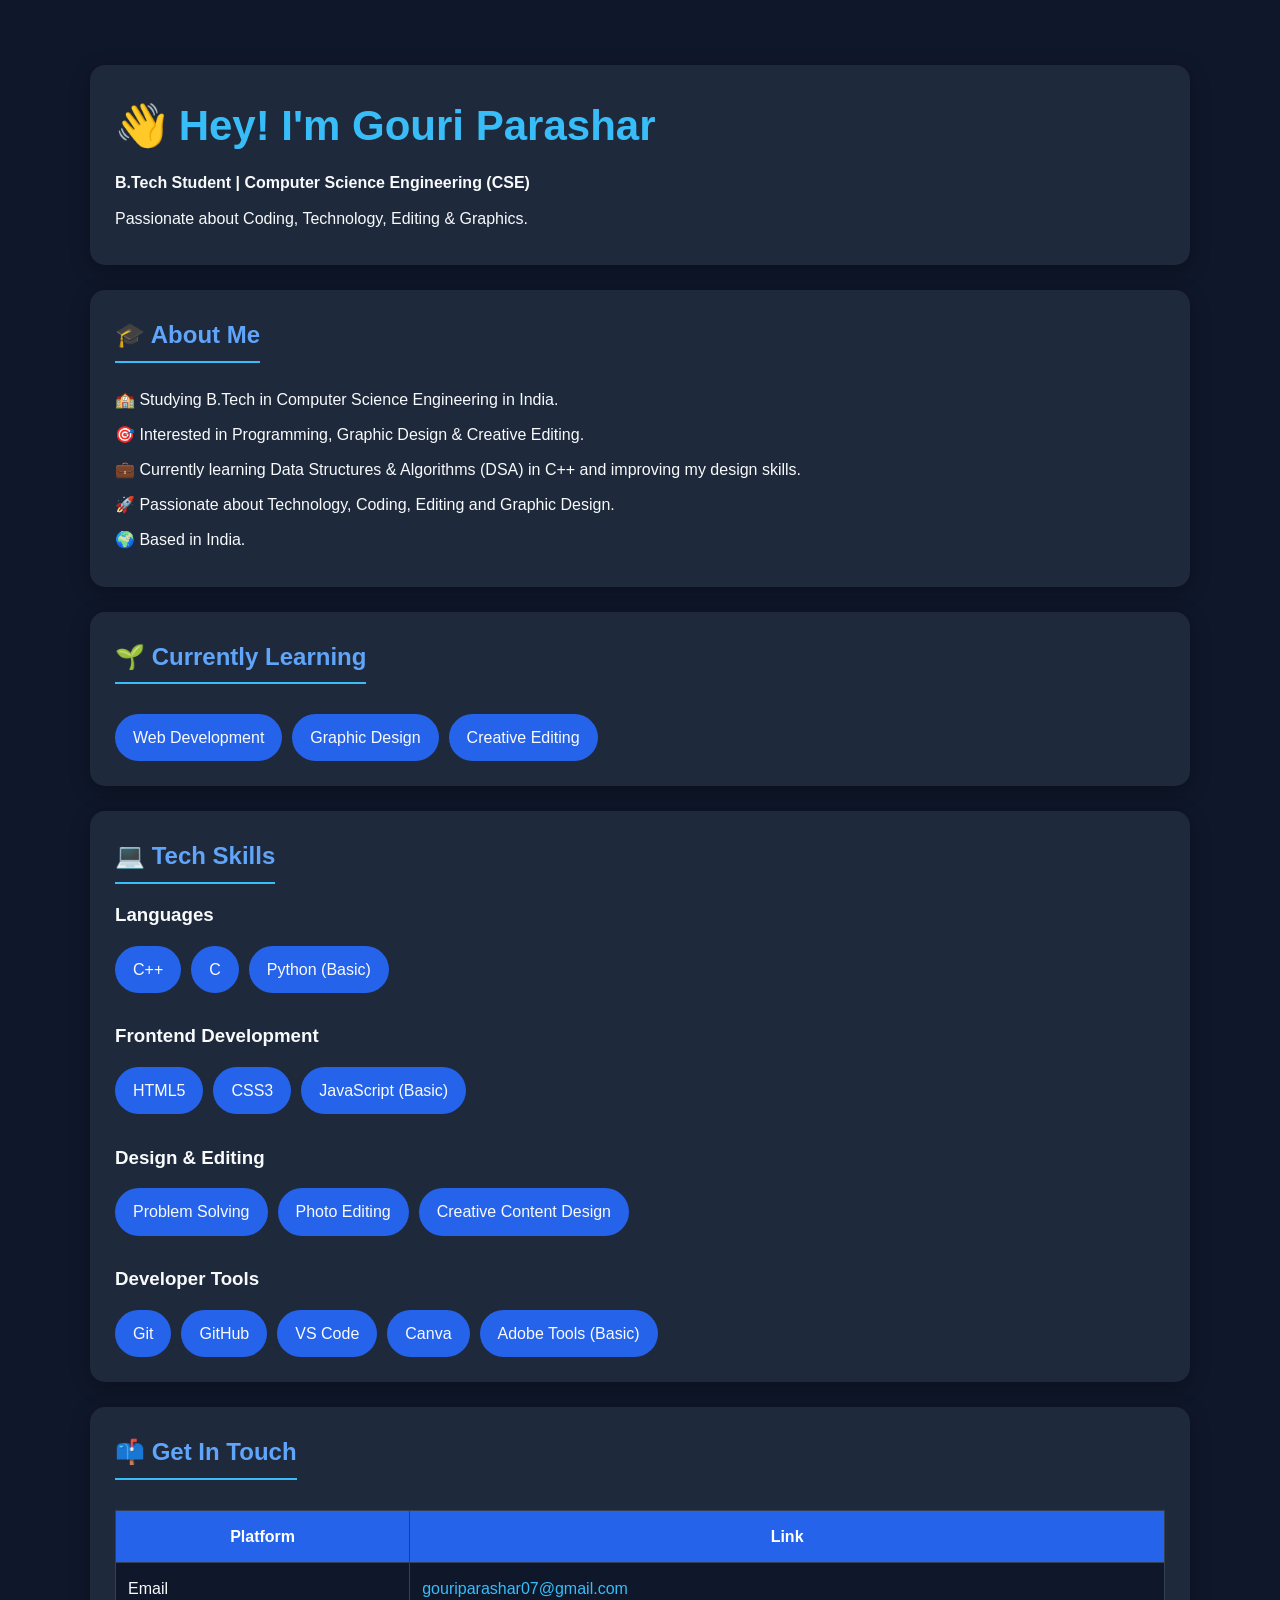
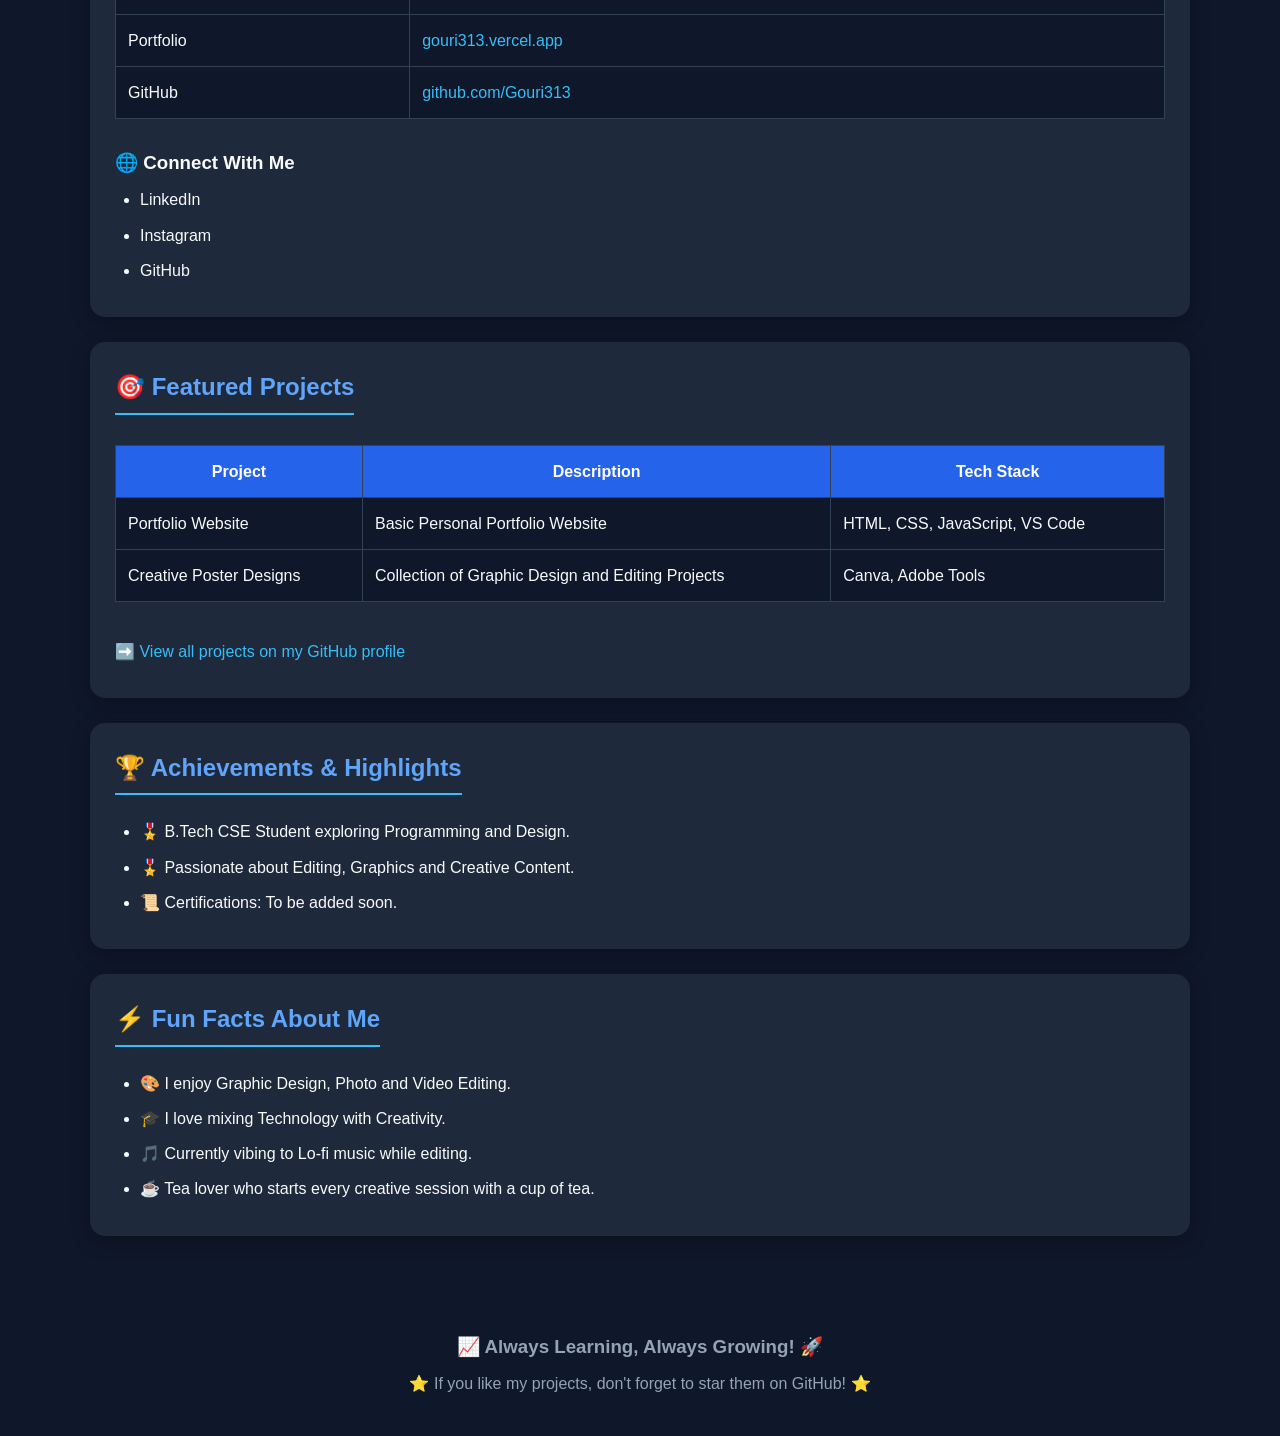
==== index.html @ 40acafcd "Enhance portfolio page with HTML and CSS Added HTML structure and styling for portfolio page." ====
<!DOCTYPE html>
<html lang="en">
<head>
    <meta charset="UTF-8">
    <meta name="viewport" content="width=device-width, initial-scale=1.0">
    <title>Gouri Parashar | Portfolio</title>

    <style>
        *{
            margin:0;
            padding:0;
            box-sizing:border-box;
            font-family:Segoe UI, Tahoma, Geneva, Verdana, sans-serif;
        }

        body{
            background:#0f172a;
            color:#f8fafc;
            line-height:1.7;
        }

        .container{
            width:90%;
            max-width:1100px;
            margin:auto;
            padding:40px 0;
        }

        section{
            background:#1e293b;
            margin:25px 0;
            padding:25px;
            border-radius:15px;
            box-shadow:0 5px 20px rgba(0,0,0,.3);
        }

        h1{
            font-size:42px;
            color:#38bdf8;
        }

        h2{
            color:#60a5fa;
            margin-bottom:15px;
            border-bottom:2px solid #38bdf8;
            display:inline-block;
            padding-bottom:5px;
        }

        p{
            margin:8px 0;
        }

        ul{
            padding-left:25px;
        }

        li{
            margin:8px 0;
        }

        table{
            width:100%;
            border-collapse:collapse;
            margin-top:15px;
        }

        table,th,td{
            border:1px solid #334155;
        }

        th{
            background:#2563eb;
            color:white;
            padding:12px;
        }

        td{
            padding:12px;
            background:#0f172a;
        }

        a{
            color:#38bdf8;
            text-decoration:none;
        }

        a:hover{
            text-decoration:underline;
        }

        .skills{
            display:flex;
            flex-wrap:wrap;
            gap:10px;
            margin-top:15px;
        }

        .skill{
            background:#2563eb;
            padding:10px 18px;
            border-radius:30px;
        }

        footer{
            text-align:center;
            padding:30px;
            color:#94a3b8;
        }

        @media(max-width:768px){
            h1{
                font-size:32px;
            }

            table{
                display:block;
                overflow-x:auto;
            }
        }
    </style>
</head>

<body>

<div class="container">

    <!-- Header -->
    <section>
        <h1>👋 Hey! I'm Gouri Parashar</h1>
        <p><strong>B.Tech Student | Computer Science Engineering (CSE)</strong></p>
        <p>Passionate about Coding, Technology, Editing & Graphics.</p>
    </section>

    <!-- About -->
    <section>
        <h2>🎓 About Me</h2>

        <p>🏫 Studying B.Tech in Computer Science Engineering in India.</p>
        <p>🎯 Interested in Programming, Graphic Design & Creative Editing.</p>
        <p>💼 Currently learning Data Structures & Algorithms (DSA) in C++ and improving my design skills.</p>
        <p>🚀 Passionate about Technology, Coding, Editing and Graphic Design.</p>
        <p>🌍 Based in India.</p>
    </section>

    <!-- Learning -->
    <section>
        <h2>🌱 Currently Learning</h2>

        <div class="skills">
            <div class="skill">Web Development</div>
            <div class="skill">Graphic Design</div>
            <div class="skill">Creative Editing</div>
        </div>
    </section>

    <!-- Skills -->
    <section>

        <h2>💻 Tech Skills</h2>

        <h3>Languages</h3>

        <div class="skills">
            <div class="skill">C++</div>
            <div class="skill">C</div>
            <div class="skill">Python (Basic)</div>
        </div>

        <br>

        <h3>Frontend Development</h3>

        <div class="skills">
            <div class="skill">HTML5</div>
            <div class="skill">CSS3</div>
            <div class="skill">JavaScript (Basic)</div>
        </div>

        <br>

        <h3>Design & Editing</h3>

        <div class="skills">
            <div class="skill">Problem Solving</div>
            <div class="skill">Photo Editing</div>
            <div class="skill">Creative Content Design</div>
        </div>

        <br>

        <h3>Developer Tools</h3>

        <div class="skills">
            <div class="skill">Git</div>
            <div class="skill">GitHub</div>
            <div class="skill">VS Code</div>
            <div class="skill">Canva</div>
            <div class="skill">Adobe Tools (Basic)</div>
        </div>

    </section>

    <!-- Contact -->
    <section>

        <h2>📫 Get In Touch</h2>

        <table>

            <tr>
                <th>Platform</th>
                <th>Link</th>
            </tr>

            <tr>
                <td>Email</td>
                <td>
                    <a href="mailto:gouriparashar07@gmail.com">
                        gouriparashar07@gmail.com
                    </a>
                </td>
            </tr>

            <tr>
                <td>Portfolio</td>
                <td>
                    <a href="https://gouri313.vercel.app" target="_blank">
                        gouri313.vercel.app
                    </a>
                </td>
            </tr>

            <tr>
                <td>GitHub</td>
                <td>
                    <a href="https://github.com/Gouri313" target="_blank">
                        github.com/Gouri313
                    </a>
                </td>
            </tr>

        </table>

        <br>

        <h3>🌐 Connect With Me</h3>

        <ul>
            <li>LinkedIn</li>
            <li>Instagram</li>
            <li>GitHub</li>
        </ul>

    </section>

    <!-- Projects -->
    <section>

        <h2>🎯 Featured Projects</h2>

        <table>

            <tr>
                <th>Project</th>
                <th>Description</th>
                <th>Tech Stack</th>
            </tr>

            <tr>
                <td>Portfolio Website</td>
                <td>Basic Personal Portfolio Website</td>
                <td>HTML, CSS, JavaScript, VS Code</td>
            </tr>

            <tr>
                <td>Creative Poster Designs</td>
                <td>Collection of Graphic Design and Editing Projects</td>
                <td>Canva, Adobe Tools</td>
            </tr>

        </table>

        <br>

        <p>
            ➡️
            <a href="https://github.com/Gouri313" target="_blank">
                View all projects on my GitHub profile
            </a>
        </p>

    </section>

    <!-- Achievements -->
    <section>

        <h2>🏆 Achievements & Highlights</h2>

        <ul>
            <li>🎖️ B.Tech CSE Student exploring Programming and Design.</li>
            <li>🎖️ Passionate about Editing, Graphics and Creative Content.</li>
            <li>📜 Certifications: To be added soon.</li>
        </ul>

    </section>

    <!-- Fun Facts -->
    <section>

        <h2>⚡ Fun Facts About Me</h2>

        <ul>
            <li>🎨 I enjoy Graphic Design, Photo and Video Editing.</li>
            <li>🎓 I love mixing Technology with Creativity.</li>
            <li>🎵 Currently vibing to Lo-fi music while editing.</li>
            <li>☕ Tea lover who starts every creative session with a cup of tea.</li>
        </ul>

    </section>

</div>

<footer>
    <h3>📈 Always Learning, Always Growing! 🚀</h3>
    <p>⭐ If you like my projects, don't forget to star them on GitHub! ⭐</p>
</footer>

</body>
</html>
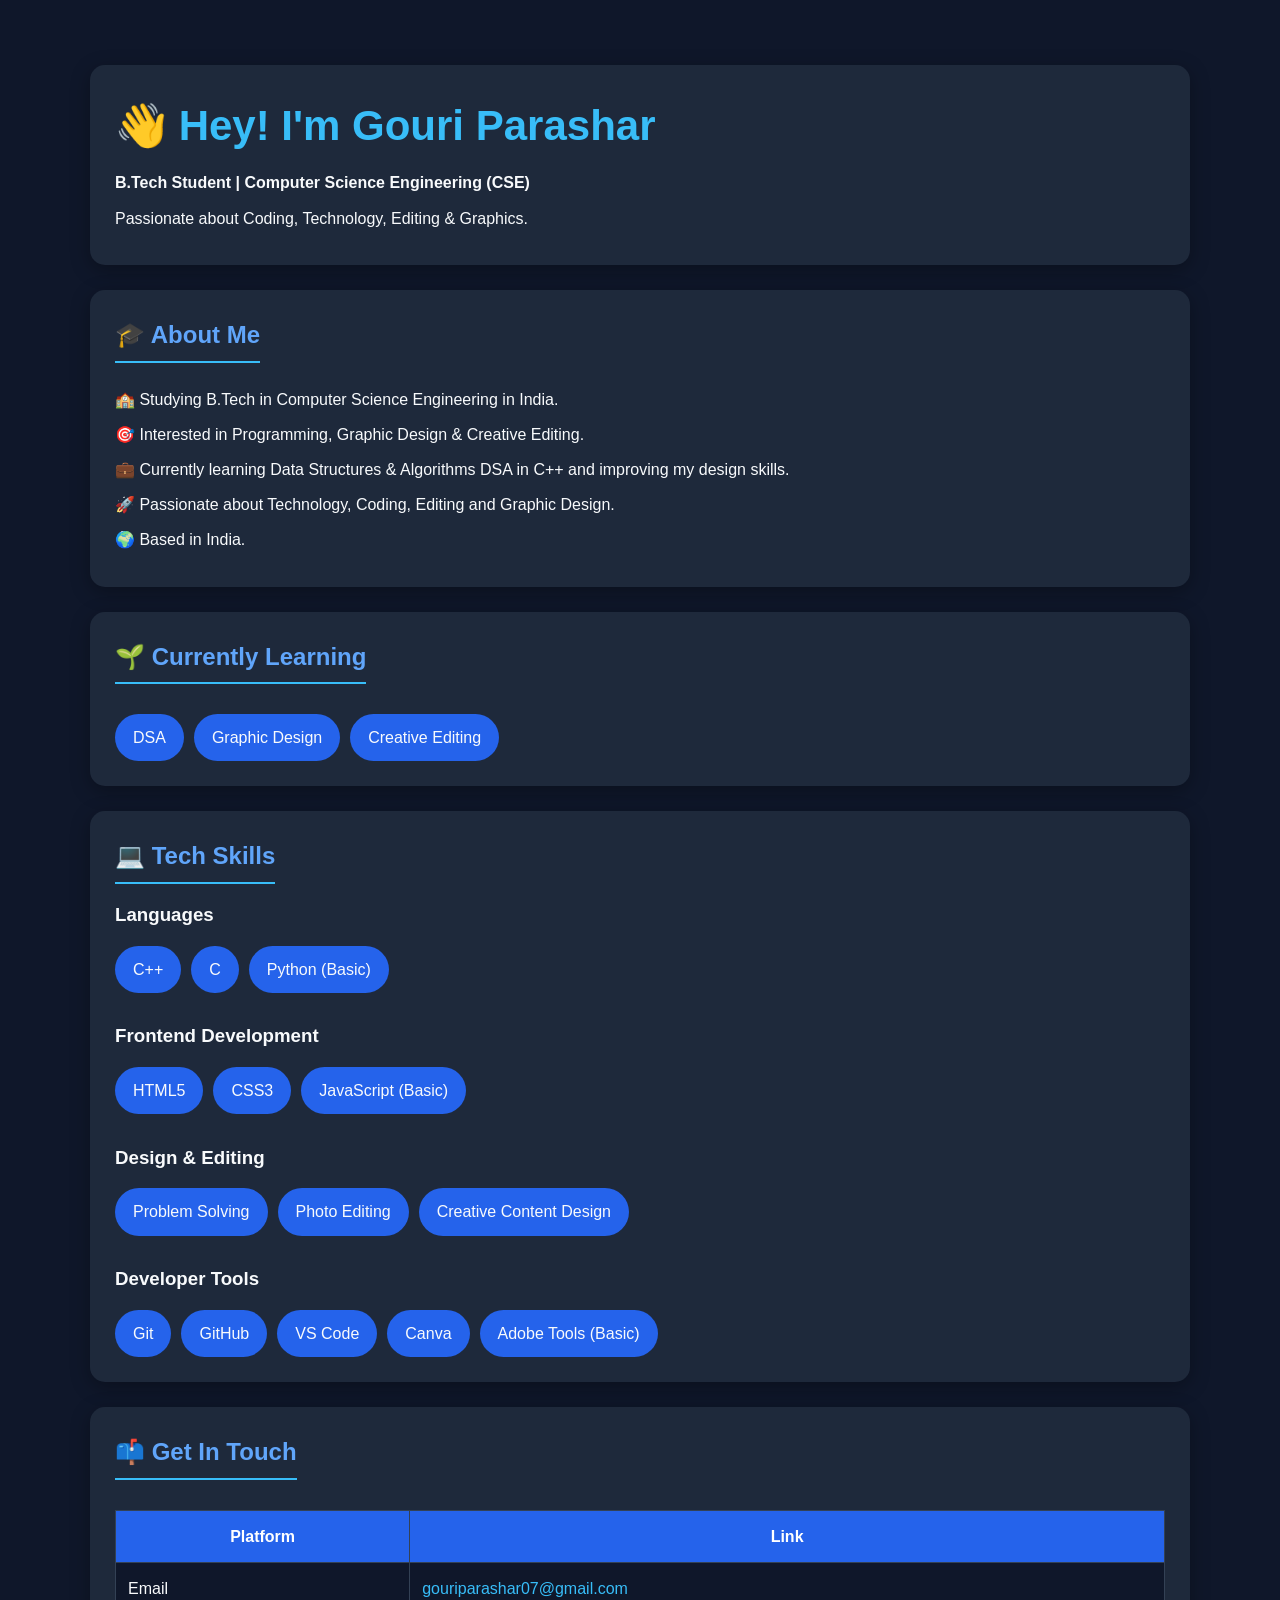
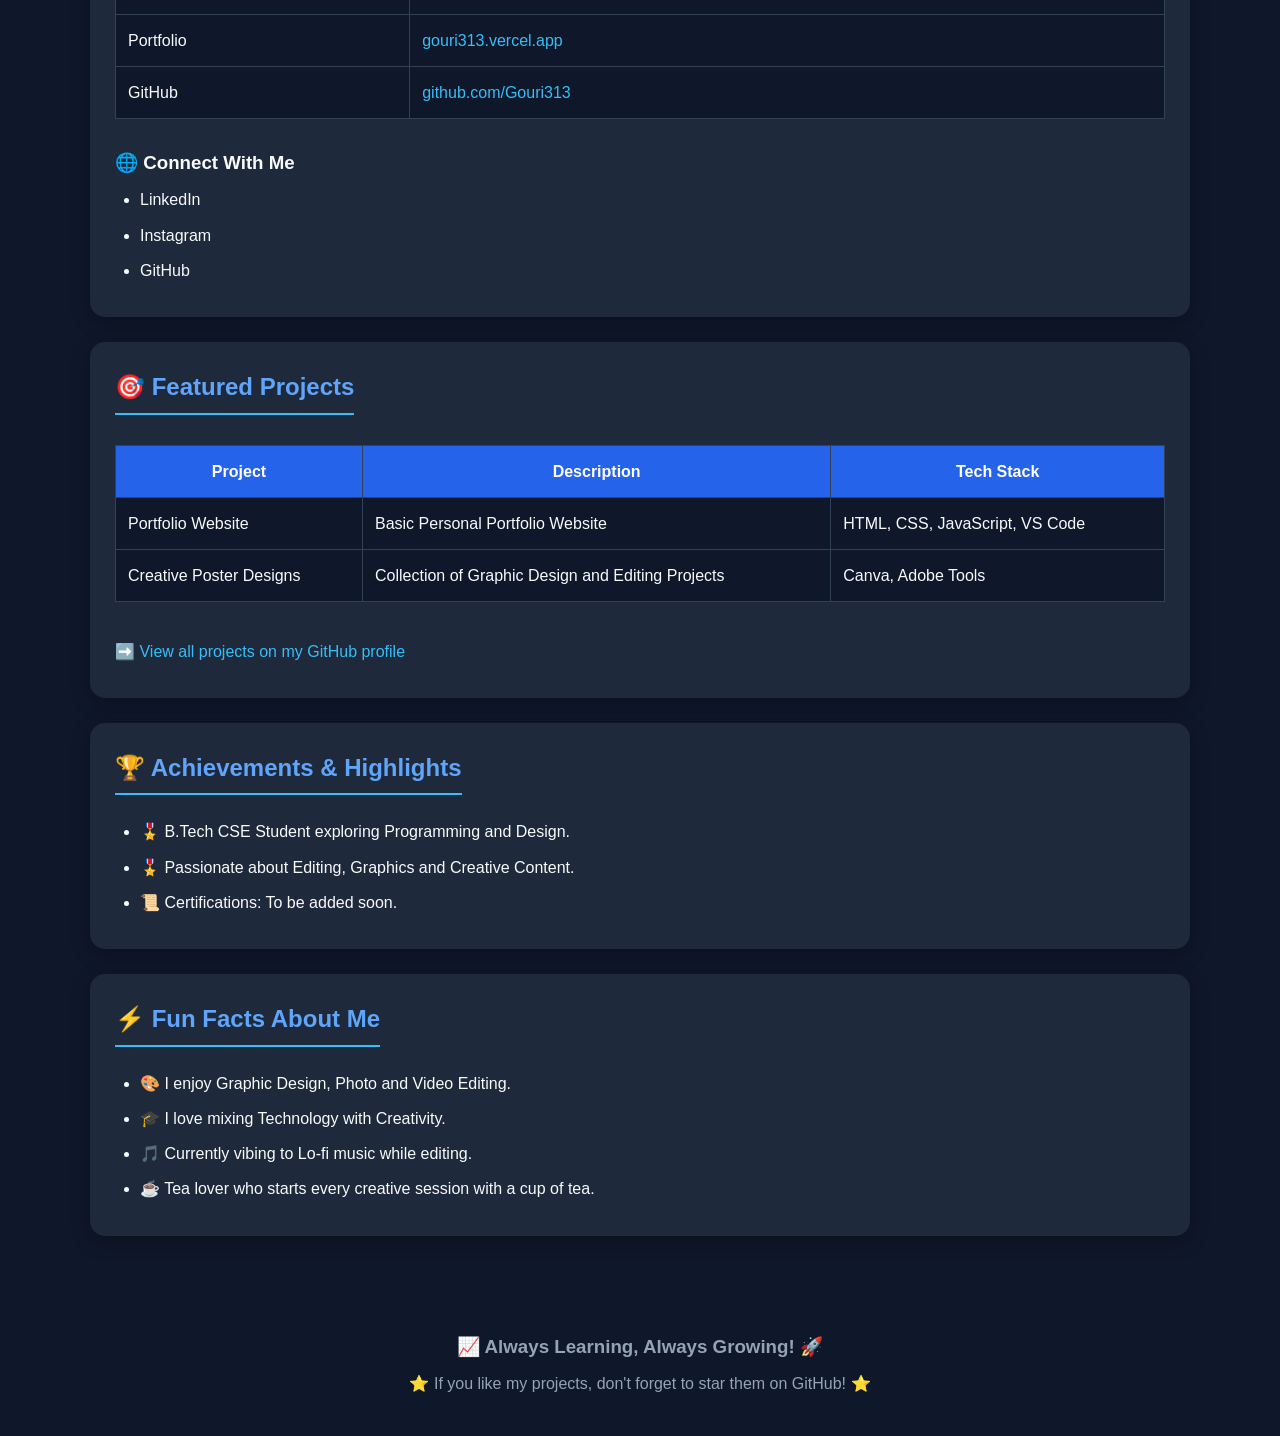
==== commit 0cec94d0: "Update learning description in About Me section Removed 'Currently learning Data Structures & Algori" ====
--- a/index.html
+++ b/index.html
@@ -138,7 +138,7 @@
 
         <p>🏫 Studying B.Tech in Computer Science Engineering in India.</p>
         <p>🎯 Interested in Programming, Graphic Design & Creative Editing.</p>
-        <p>💼 Currently learning Data Structures & Algorithms (DSA) in C++ and improving my design skills.</p>
+        <p>💼 Currently learning Data Structures & Algorithms DSA in C++ and improving my design skills.</p>
         <p>🚀 Passionate about Technology, Coding, Editing and Graphic Design.</p>
         <p>🌍 Based in India.</p>
     </section>
@@ -148,7 +148,7 @@
         <h2>🌱 Currently Learning</h2>
 
         <div class="skills">
-            <div class="skill">Web Development</div>
+            <div class="skill">DSA</div>
             <div class="skill">Graphic Design</div>
             <div class="skill">Creative Editing</div>
         </div>
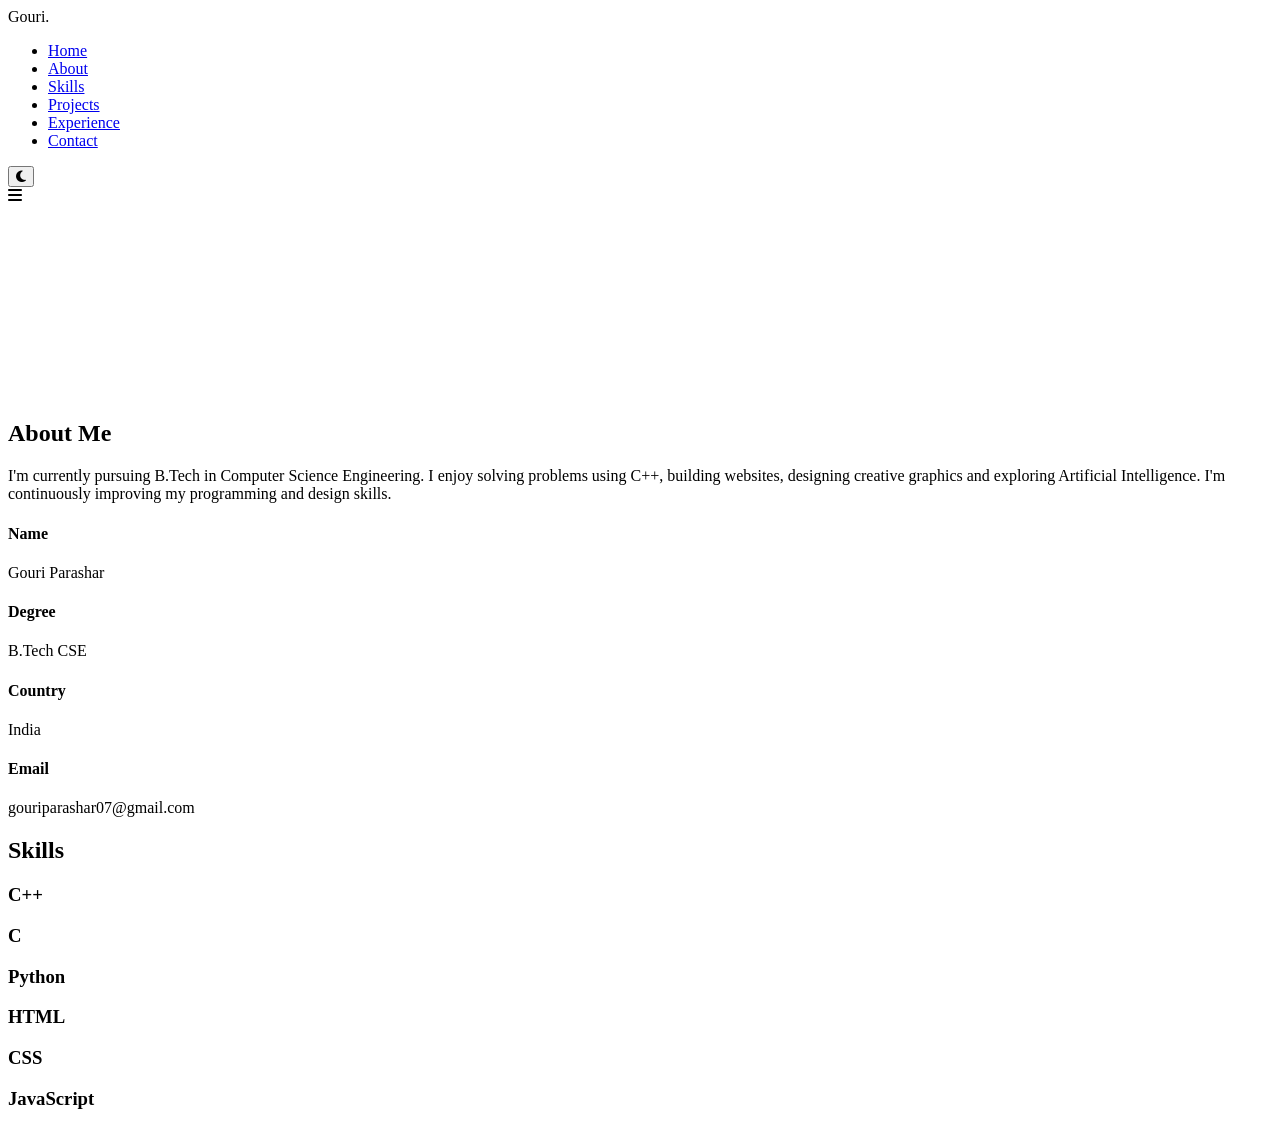
==== commit 00fc8162: "Update index.html" ====
--- a/index.html
+++ b/index.html
@@ -5,326 +5,254 @@
     <meta name="viewport" content="width=device-width, initial-scale=1.0">
     <title>Gouri Parashar | Portfolio</title>
 
-    <style>
-        *{
-            margin:0;
-            padding:0;
-            box-sizing:border-box;
-            font-family:Segoe UI, Tahoma, Geneva, Verdana, sans-serif;
-        }
-
-        body{
-            background:#0f172a;
-            color:#f8fafc;
-            line-height:1.7;
-        }
-
-        .container{
-            width:90%;
-            max-width:1100px;
-            margin:auto;
-            padding:40px 0;
-        }
-
-        section{
-            background:#1e293b;
-            margin:25px 0;
-            padding:25px;
-            border-radius:15px;
-            box-shadow:0 5px 20px rgba(0,0,0,.3);
-        }
-
-        h1{
-            font-size:42px;
-            color:#38bdf8;
-        }
-
-        h2{
-            color:#60a5fa;
-            margin-bottom:15px;
-            border-bottom:2px solid #38bdf8;
-            display:inline-block;
-            padding-bottom:5px;
-        }
-
-        p{
-            margin:8px 0;
-        }
-
-        ul{
-            padding-left:25px;
-        }
-
-        li{
-            margin:8px 0;
-        }
-
-        table{
-            width:100%;
-            border-collapse:collapse;
-            margin-top:15px;
-        }
-
-        table,th,td{
-            border:1px solid #334155;
-        }
-
-        th{
-            background:#2563eb;
-            color:white;
-            padding:12px;
-        }
-
-        td{
-            padding:12px;
-            background:#0f172a;
-        }
-
-        a{
-            color:#38bdf8;
-            text-decoration:none;
-        }
-
-        a:hover{
-            text-decoration:underline;
-        }
-
-        .skills{
-            display:flex;
-            flex-wrap:wrap;
-            gap:10px;
-            margin-top:15px;
-        }
-
-        .skill{
-            background:#2563eb;
-            padding:10px 18px;
-            border-radius:30px;
-        }
-
-        footer{
-            text-align:center;
-            padding:30px;
-            color:#94a3b8;
-        }
-
-        @media(max-width:768px){
-            h1{
-                font-size:32px;
-            }
-
-            table{
-                display:block;
-                overflow-x:auto;
-            }
-        }
-    </style>
+    <!-- Google Fonts -->
+    <link href="https://fonts.googleapis.com/css2?family=Poppins:wght@300;400;500;600;700&display=swap" rel="stylesheet">
+
+    <!-- Font Awesome -->
+    <link rel="stylesheet"
+    href="https://cdnjs.cloudflare.com/ajax/libs/font-awesome/6.6.0/css/all.min.css">
+
+    <!-- AOS Animation -->
+    <link rel="stylesheet"
+    href="https://unpkg.com/aos@2.3.4/dist/aos.css"/>
+
+    <link rel="stylesheet" href="style.css">
 </head>
 
 <body>
 
-<div class="container">
-
-    <!-- Header -->
-    <section>
-        <h1>👋 Hey! I'm Gouri Parashar</h1>
-        <p><strong>B.Tech Student | Computer Science Engineering (CSE)</strong></p>
-        <p>Passionate about Coding, Technology, Editing & Graphics.</p>
-    </section>
-
-    <!-- About -->
-    <section>
-        <h2>🎓 About Me</h2>
-
-        <p>🏫 Studying B.Tech in Computer Science Engineering in India.</p>
-        <p>🎯 Interested in Programming, Graphic Design & Creative Editing.</p>
-        <p>💼 Currently learning Data Structures & Algorithms DSA in C++ and improving my design skills.</p>
-        <p>🚀 Passionate about Technology, Coding, Editing and Graphic Design.</p>
-        <p>🌍 Based in India.</p>
-    </section>
-
-    <!-- Learning -->
-    <section>
-        <h2>🌱 Currently Learning</h2>
-
-        <div class="skills">
-            <div class="skill">DSA</div>
-            <div class="skill">Graphic Design</div>
-            <div class="skill">Creative Editing</div>
-        </div>
-    </section>
-
-    <!-- Skills -->
-    <section>
-
-        <h2>💻 Tech Skills</h2>
-
-        <h3>Languages</h3>
-
-        <div class="skills">
-            <div class="skill">C++</div>
-            <div class="skill">C</div>
-            <div class="skill">Python (Basic)</div>
-        </div>
-
-        <br>
-
-        <h3>Frontend Development</h3>
-
-        <div class="skills">
-            <div class="skill">HTML5</div>
-            <div class="skill">CSS3</div>
-            <div class="skill">JavaScript (Basic)</div>
-        </div>
-
-        <br>
-
-        <h3>Design & Editing</h3>
-
-        <div class="skills">
-            <div class="skill">Problem Solving</div>
-            <div class="skill">Photo Editing</div>
-            <div class="skill">Creative Content Design</div>
-        </div>
-
-        <br>
-
-        <h3>Developer Tools</h3>
-
-        <div class="skills">
-            <div class="skill">Git</div>
-            <div class="skill">GitHub</div>
-            <div class="skill">VS Code</div>
-            <div class="skill">Canva</div>
-            <div class="skill">Adobe Tools (Basic)</div>
-        </div>
-
-    </section>
-
-    <!-- Contact -->
-    <section>
-
-        <h2>📫 Get In Touch</h2>
-
-        <table>
-
-            <tr>
-                <th>Platform</th>
-                <th>Link</th>
-            </tr>
-
-            <tr>
-                <td>Email</td>
-                <td>
-                    <a href="mailto:gouriparashar07@gmail.com">
-                        gouriparashar07@gmail.com
-                    </a>
-                </td>
-            </tr>
-
-            <tr>
-                <td>Portfolio</td>
-                <td>
-                    <a href="https://gouri313.vercel.app" target="_blank">
-                        gouri313.vercel.app
-                    </a>
-                </td>
-            </tr>
-
-            <tr>
-                <td>GitHub</td>
-                <td>
-                    <a href="https://github.com/Gouri313" target="_blank">
-                        github.com/Gouri313
-                    </a>
-                </td>
-            </tr>
-
-        </table>
-
-        <br>
-
-        <h3>🌐 Connect With Me</h3>
-
-        <ul>
-            <li>LinkedIn</li>
-            <li>Instagram</li>
-            <li>GitHub</li>
-        </ul>
-
-    </section>
-
-    <!-- Projects -->
-    <section>
-
-        <h2>🎯 Featured Projects</h2>
-
-        <table>
-
-            <tr>
-                <th>Project</th>
-                <th>Description</th>
-                <th>Tech Stack</th>
-            </tr>
-
-            <tr>
-                <td>Portfolio Website</td>
-                <td>Basic Personal Portfolio Website</td>
-                <td>HTML, CSS, JavaScript, VS Code</td>
-            </tr>
-
-            <tr>
-                <td>Creative Poster Designs</td>
-                <td>Collection of Graphic Design and Editing Projects</td>
-                <td>Canva, Adobe Tools</td>
-            </tr>
-
-        </table>
-
-        <br>
-
-        <p>
-            ➡️
-            <a href="https://github.com/Gouri313" target="_blank">
-                View all projects on my GitHub profile
-            </a>
-        </p>
-
-    </section>
-
-    <!-- Achievements -->
-    <section>
-
-        <h2>🏆 Achievements & Highlights</h2>
-
-        <ul>
-            <li>🎖️ B.Tech CSE Student exploring Programming and Design.</li>
-            <li>🎖️ Passionate about Editing, Graphics and Creative Content.</li>
-            <li>📜 Certifications: To be added soon.</li>
-        </ul>
-
-    </section>
-
-    <!-- Fun Facts -->
-    <section>
-
-        <h2>⚡ Fun Facts About Me</h2>
-
-        <ul>
-            <li>🎨 I enjoy Graphic Design, Photo and Video Editing.</li>
-            <li>🎓 I love mixing Technology with Creativity.</li>
-            <li>🎵 Currently vibing to Lo-fi music while editing.</li>
-            <li>☕ Tea lover who starts every creative session with a cup of tea.</li>
-        </ul>
-
-    </section>
-
-</div>
-
-<footer>
-    <h3>📈 Always Learning, Always Growing! 🚀</h3>
-    <p>⭐ If you like my projects, don't forget to star them on GitHub! ⭐</p>
-</footer>
+<!-- ================= NAVBAR ================= -->
+
+<header>
+
+<nav class="navbar">
+
+<div class="logo">
+Gouri<span>.</span>
+</div>
+
+<ul class="nav-links">
+
+<li><a href="#home">Home</a></li>
+<li><a href="#about">About</a></li>
+<li><a href="#skills">Skills</a></li>
+<li><a href="#projects">Projects</a></li>
+<li><a href="#experience">Experience</a></li>
+<li><a href="#contact">Contact</a></li>
+
+</ul>
+
+<div class="nav-right">
+
+<button id="theme-toggle">
+<i class="fa-solid fa-moon"></i>
+</button>
+
+<div class="menu-btn">
+<i class="fa-solid fa-bars"></i>
+</div>
+
+</div>
+
+</nav>
+
+</header>
+
+<!-- ================= HERO ================= -->
+
+<section id="home" class="hero">
+
+<div class="hero-left" data-aos="fade-right">
+
+<h3>Hello, I'm</h3>
+
+<h1>Gouri Parashar</h1>
+
+<h2>
+<span id="typing"></span>
+</h2>
+
+<p>
+
+Computer Science Engineering student passionate about
+Artificial Intelligence, DSA in C++, Graphic Design
+and Creative Editing.
+
+</p>
+
+<div class="hero-buttons">
+
+<a href="#projects" class="btn">
+View Projects
+</a>
+
+<a href="#contact" class="btn btn-outline">
+Contact Me
+</a>
+
+</div>
+
+<div class="social-icons">
+
+<a href="https://github.com/Gouri313">
+<i class="fab fa-github"></i>
+</a>
+
+<a href="#">
+<i class="fab fa-linkedin"></i>
+</a>
+
+<a href="#">
+<i class="fab fa-instagram"></i>
+</a>
+
+<a href="https://gouri313.vercel.app">
+<i class="fa-solid fa-globe"></i>
+</a>
+
+</div>
+
+</div>
+
+<div class="hero-right" data-aos="fade-left">
+
+<img src="profile.png" alt="Profile">
+
+</div>
+
+</section>
+
+<!-- ================= ABOUT ================= -->
+
+<section id="about">
+
+<div class="section-title">
+<h2>About Me</h2>
+</div>
+
+<div class="about-container">
+
+<div class="about-text">
+
+<p>
+
+I'm currently pursuing B.Tech in Computer Science Engineering.
+
+I enjoy solving problems using C++, building websites,
+designing creative graphics and exploring Artificial Intelligence.
+
+I'm continuously improving my programming and design skills.
+
+</p>
+
+<div class="info-grid">
+
+<div>
+<h4>Name</h4>
+<p>Gouri Parashar</p>
+</div>
+
+<div>
+<h4>Degree</h4>
+<p>B.Tech CSE</p>
+</div>
+
+<div>
+<h4>Country</h4>
+<p>India</p>
+</div>
+
+<div>
+<h4>Email</h4>
+<p>gouriparashar07@gmail.com</p>
+</div>
+
+</div>
+
+</div>
+
+</div>
+
+</section>
+
+<!-- ================= SKILLS ================= -->
+
+<section id="skills">
+
+<div class="section-title">
+<h2>Skills</h2>
+</div>
+
+<div class="skills-grid">
+
+<div class="skill-card">
+
+<h3>C++</h3>
+
+<div class="progress">
+<div class="progress-bar cpp"></div>
+</div>
+
+</div>
+
+<div class="skill-card">
+
+<h3>C</h3>
+
+<div class="progress">
+<div class="progress-bar c"></div>
+</div>
+
+</div>
+
+<div class="skill-card">
+
+<h3>Python</h3>
+
+<div class="progress">
+<div class="progress-bar python"></div>
+</div>
+
+</div>
+
+<div class="skill-card">
+
+<h3>HTML</h3>
+
+<div class="progress">
+<div class="progress-bar html"></div>
+</div>
+
+</div>
+
+<div class="skill-card">
+
+<h3>CSS</h3>
+
+<div class="progress">
+<div class="progress-bar css"></div>
+</div>
+
+</div>
+
+<div class="skill-card">
+
+<h3>JavaScript</h3>
+
+<div class="progress">
+<div class="progress-bar js"></div>
+</div>
+
+</div>
+
+</div>
+
+</section>
+
+<!-- More sections continue... -->
+
+<script src="https://unpkg.com/aos@2.3.4/dist/aos.js"></script>
+<script src="script.js"></script>
 
 </body>
 </html>
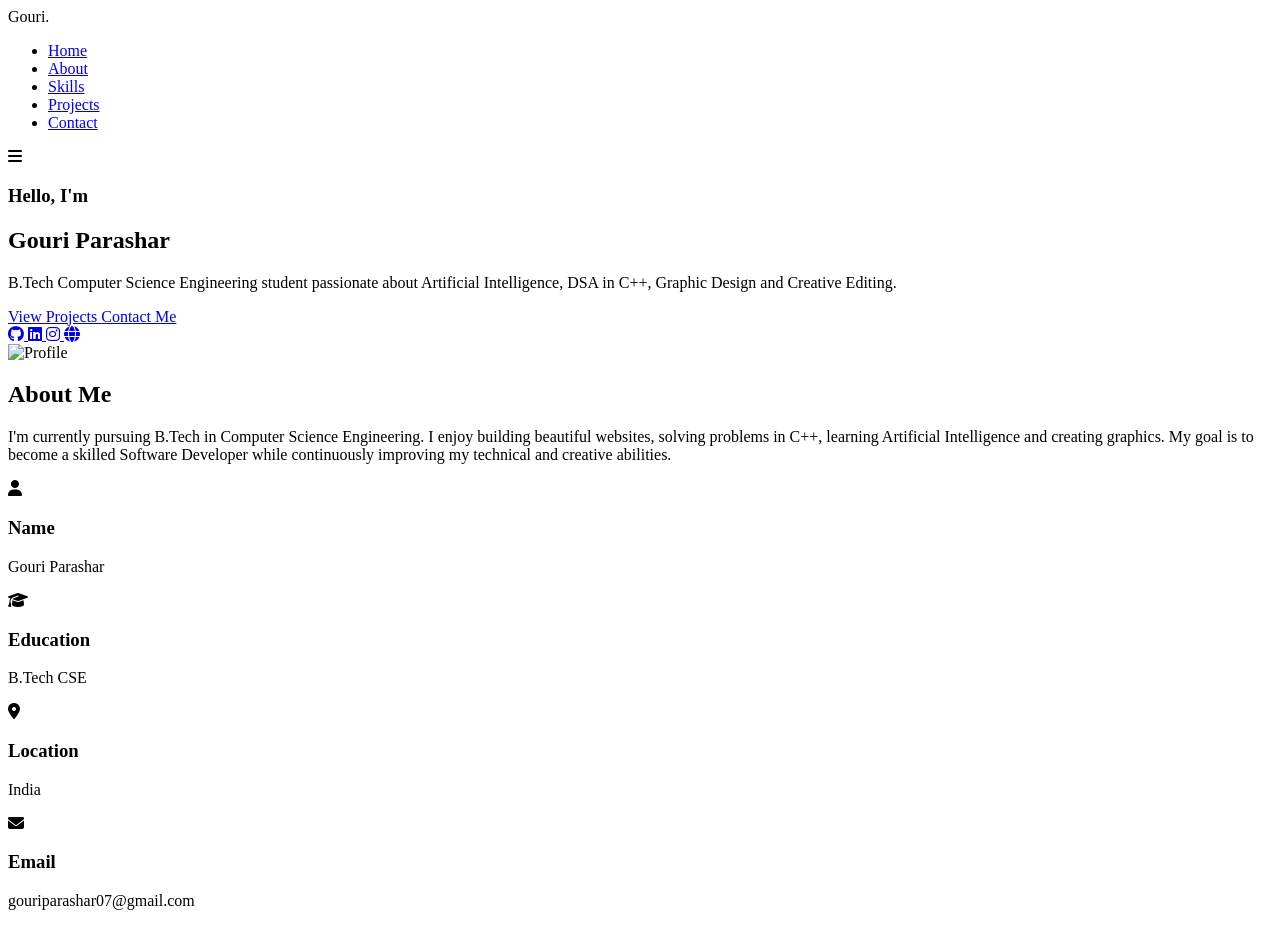
==== commit 95c8ab5e: "Update index.html" ====
--- a/index.html
+++ b/index.html
@@ -1,22 +1,19 @@
 <!DOCTYPE html>
 <html lang="en">
 <head>
-    <meta charset="UTF-8">
-    <meta name="viewport" content="width=device-width, initial-scale=1.0">
-    <title>Gouri Parashar | Portfolio</title>
-
-    <!-- Google Fonts -->
-    <link href="https://fonts.googleapis.com/css2?family=Poppins:wght@300;400;500;600;700&display=swap" rel="stylesheet">
-
-    <!-- Font Awesome -->
-    <link rel="stylesheet"
-    href="https://cdnjs.cloudflare.com/ajax/libs/font-awesome/6.6.0/css/all.min.css">
-
-    <!-- AOS Animation -->
-    <link rel="stylesheet"
-    href="https://unpkg.com/aos@2.3.4/dist/aos.css"/>
-
-    <link rel="stylesheet" href="style.css">
+<meta charset="UTF-8">
+<meta name="viewport" content="width=device-width, initial-scale=1.0">
+
+<title>Gouri Parashar | Portfolio</title>
+
+<link rel="preconnect" href="https://fonts.googleapis.com">
+<link href="https://fonts.googleapis.com/css2?family=Poppins:wght@300;400;500;600;700&display=swap" rel="stylesheet">
+
+<link rel="stylesheet"
+href="https://cdnjs.cloudflare.com/ajax/libs/font-awesome/6.7.2/css/all.min.css">
+
+<link rel="stylesheet" href="style.css">
+
 </head>
 
 <body>
@@ -25,32 +22,27 @@
 
 <header>
 
-<nav class="navbar">
+<nav>
 
 <div class="logo">
+
 Gouri<span>.</span>
-</div>
-
-<ul class="nav-links">
+
+</div>
+
+<ul>
 
 <li><a href="#home">Home</a></li>
 <li><a href="#about">About</a></li>
 <li><a href="#skills">Skills</a></li>
 <li><a href="#projects">Projects</a></li>
-<li><a href="#experience">Experience</a></li>
 <li><a href="#contact">Contact</a></li>
 
 </ul>
 
-<div class="nav-right">
-
-<button id="theme-toggle">
-<i class="fa-solid fa-moon"></i>
-</button>
-
-<div class="menu-btn">
+<div class="menu">
+
 <i class="fa-solid fa-bars"></i>
-</div>
 
 </div>
 
@@ -62,59 +54,71 @@
 
 <section id="home" class="hero">
 
-<div class="hero-left" data-aos="fade-right">
+<div class="left">
 
 <h3>Hello, I'm</h3>
 
 <h1>Gouri Parashar</h1>
 
 <h2>
+
 <span id="typing"></span>
+
 </h2>
 
 <p>
 
-Computer Science Engineering student passionate about
-Artificial Intelligence, DSA in C++, Graphic Design
-and Creative Editing.
+B.Tech Computer Science Engineering student passionate about Artificial Intelligence, DSA in C++, Graphic Design and Creative Editing.
 
 </p>
 
-<div class="hero-buttons">
+<div class="buttons">
 
 <a href="#projects" class="btn">
+
 View Projects
-</a>
-
-<a href="#contact" class="btn btn-outline">
+
+</a>
+
+<a href="#contact" class="btn2">
+
 Contact Me
-</a>
-
-</div>
-
-<div class="social-icons">
+
+</a>
+
+</div>
+
+<div class="icons">
 
 <a href="https://github.com/Gouri313">
+
 <i class="fab fa-github"></i>
+
 </a>
 
 <a href="#">
+
 <i class="fab fa-linkedin"></i>
+
 </a>
 
 <a href="#">
+
 <i class="fab fa-instagram"></i>
+
 </a>
 
 <a href="https://gouri313.vercel.app">
+
 <i class="fa-solid fa-globe"></i>
-</a>
-
-</div>
-
-</div>
-
-<div class="hero-right" data-aos="fade-left">
+
+</a>
+
+</div>
+
+</div>
+
+<div class="right">
 
 <img src="profile.png" alt="Profile">
 
@@ -126,11 +130,13 @@
 
 <section id="about">
 
-<div class="section-title">
-<h2>About Me</h2>
-</div>
-
-<div class="about-container">
+<h2 class="title">
+
+About Me
+
+</h2>
+
+<div class="about-box">
 
 <div class="about-text">
 
@@ -138,34 +144,53 @@
 
 I'm currently pursuing B.Tech in Computer Science Engineering.
 
-I enjoy solving problems using C++, building websites,
-designing creative graphics and exploring Artificial Intelligence.
-
-I'm continuously improving my programming and design skills.
+I enjoy building beautiful websites, solving problems in C++, learning Artificial Intelligence and creating graphics.
+
+My goal is to become a skilled Software Developer while continuously improving my technical and creative abilities.
 
 </p>
 
-<div class="info-grid">
-
-<div>
-<h4>Name</h4>
+</div>
+
+<div class="cards">
+
+<div class="card">
+
+<i class="fa-solid fa-user"></i>
+
+<h3>Name</h3>
+
 <p>Gouri Parashar</p>
-</div>
-
-<div>
-<h4>Degree</h4>
+
+</div>
+
+<div class="card">
+
+<i class="fa-solid fa-graduation-cap"></i>
+
+<h3>Education</h3>
+
 <p>B.Tech CSE</p>
-</div>
-
-<div>
-<h4>Country</h4>
+
+</div>
+
+<div class="card">
+
+<i class="fa-solid fa-location-dot"></i>
+
+<h3>Location</h3>
+
 <p>India</p>
-</div>
-
-<div>
-<h4>Email</h4>
+
+</div>
+
+<div class="card">
+
+<i class="fa-solid fa-envelope"></i>
+
+<h3>Email</h3>
+
 <p>gouriparashar07@gmail.com</p>
-</div>
 
 </div>
 
@@ -174,85 +199,3 @@
 </div>
 
 </section>
-
-<!-- ================= SKILLS ================= -->
-
-<section id="skills">
-
-<div class="section-title">
-<h2>Skills</h2>
-</div>
-
-<div class="skills-grid">
-
-<div class="skill-card">
-
-<h3>C++</h3>
-
-<div class="progress">
-<div class="progress-bar cpp"></div>
-</div>
-
-</div>
-
-<div class="skill-card">
-
-<h3>C</h3>
-
-<div class="progress">
-<div class="progress-bar c"></div>
-</div>
-
-</div>
-
-<div class="skill-card">
-
-<h3>Python</h3>
-
-<div class="progress">
-<div class="progress-bar python"></div>
-</div>
-
-</div>
-
-<div class="skill-card">
-
-<h3>HTML</h3>
-
-<div class="progress">
-<div class="progress-bar html"></div>
-</div>
-
-</div>
-
-<div class="skill-card">
-
-<h3>CSS</h3>
-
-<div class="progress">
-<div class="progress-bar css"></div>
-</div>
-
-</div>
-
-<div class="skill-card">
-
-<h3>JavaScript</h3>
-
-<div class="progress">
-<div class="progress-bar js"></div>
-</div>
-
-</div>
-
-</div>
-
-</section>
-
-<!-- More sections continue... -->
-
-<script src="https://unpkg.com/aos@2.3.4/dist/aos.js"></script>
-<script src="script.js"></script>
-
-</body>
-</html>
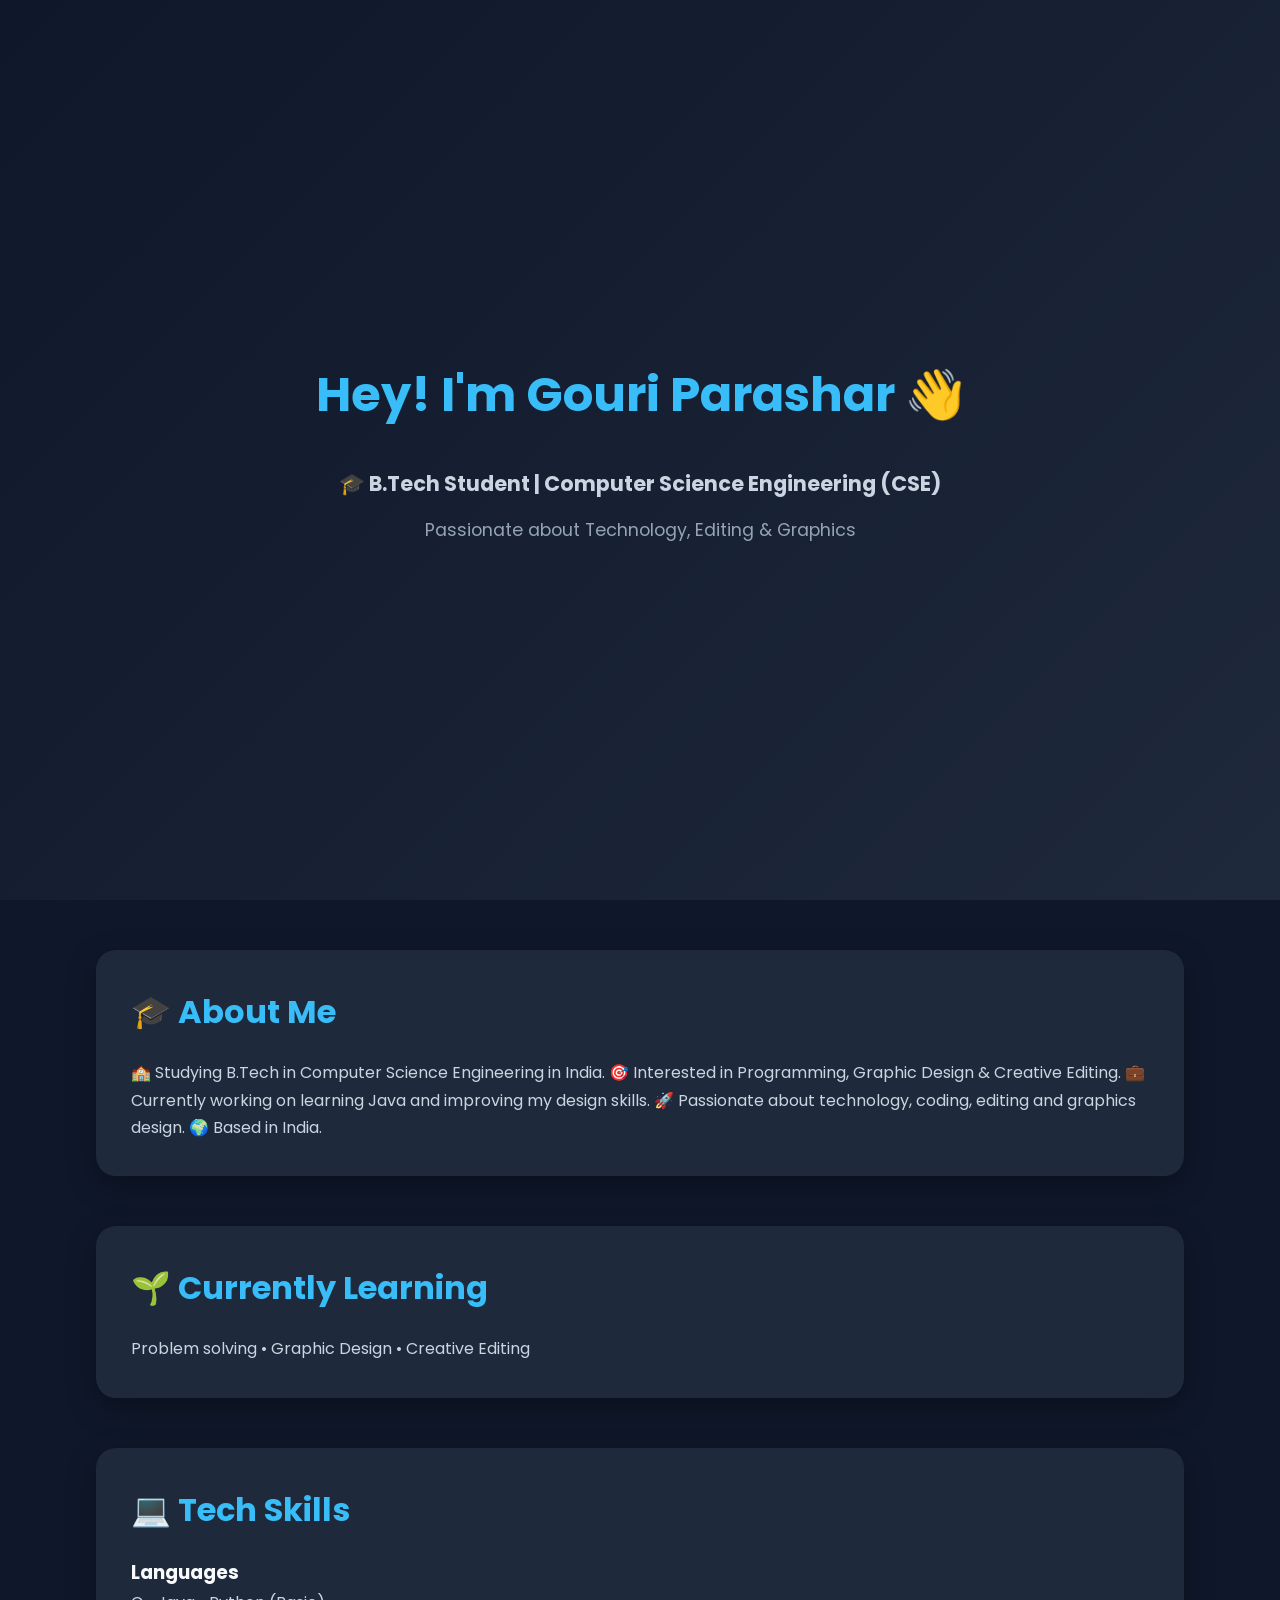
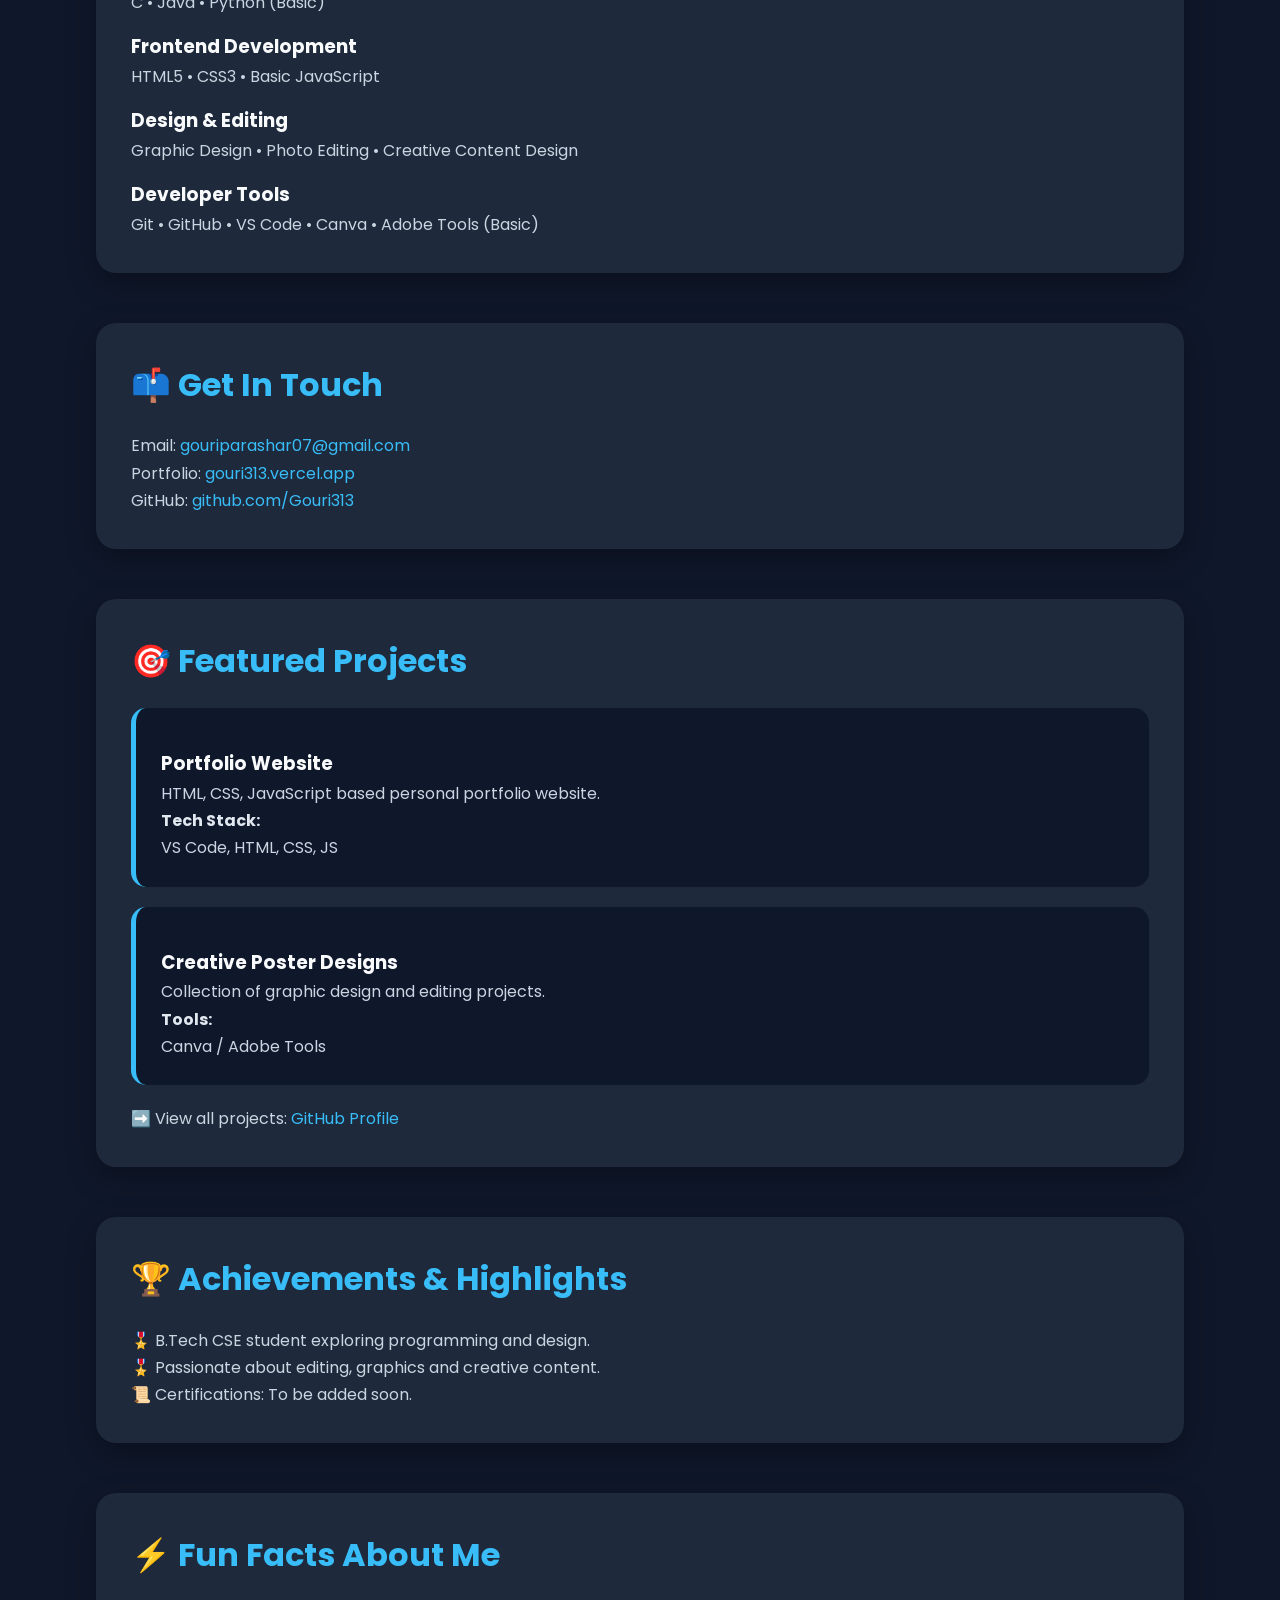
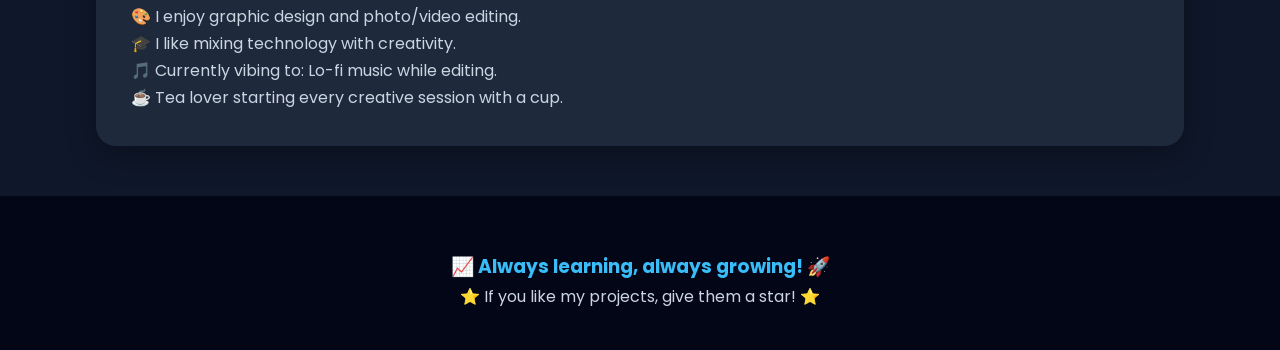
==== commit 8e1ed6eb: "Create index.html for personal portfolio This commit adds a new HTML file for a personal portfolio, " ====
--- a/index.html
+++ b/index.html
@@ -1,201 +1,192 @@
 <!DOCTYPE html>
 <html lang="en">
+
 <head>
-<meta charset="UTF-8">
-<meta name="viewport" content="width=device-width, initial-scale=1.0">
+    <meta charset="UTF-8">
+    <meta name="viewport" content="width=device-width, initial-scale=1.0">
 
-<title>Gouri Parashar | Portfolio</title>
+    <title>Gouri Parashar | Portfolio</title>
 
-<link rel="preconnect" href="https://fonts.googleapis.com">
-<link href="https://fonts.googleapis.com/css2?family=Poppins:wght@300;400;500;600;700&display=swap" rel="stylesheet">
-
-<link rel="stylesheet"
-href="https://cdnjs.cloudflare.com/ajax/libs/font-awesome/6.7.2/css/all.min.css">
-
-<link rel="stylesheet" href="style.css">
-
+    <!-- CSS Connected -->
+    <link rel="stylesheet" href="style.css">
 </head>
 
 <body>
 
-<!-- ================= NAVBAR ================= -->
+    <!-- Hero Section -->
+    <header>
+        <h1>Hey! I'm Gouri Parashar 👋</h1>
+        <h3>🎓 B.Tech Student | Computer Science Engineering (CSE)</h3>
+        <p>
+            Passionate about Technology, Editing & Graphics
+        </p>
+    </header>
 
-<header>
 
-<nav>
+    <!-- About Section -->
+    <section>
+        <h2>🎓 About Me</h2>
+        <p>
+            🏫 Studying B.Tech in Computer Science Engineering in India.
+            🎯 Interested in Programming, Graphic Design & Creative Editing.
+            💼 Currently working on learning Java and improving my design skills.
+            🚀 Passionate about technology, coding, editing and graphics design.
+            🌍 Based in India.
+        </p>
+    </section>
 
-<div class="logo">
 
-Gouri<span>.</span>
+    <!-- Learning -->
+    <section>
+        <h2>🌱 Currently Learning</h2>
+        <p>
+            Problem solving • Graphic Design • Creative Editing
+        </p>
+    </section>
 
-</div>
 
-<ul>
+    <!-- Skills -->
+    <section>
+        <h2>💻 Tech Skills</h2>
 
-<li><a href="#home">Home</a></li>
-<li><a href="#about">About</a></li>
-<li><a href="#skills">Skills</a></li>
-<li><a href="#projects">Projects</a></li>
-<li><a href="#contact">Contact</a></li>
+        <h3>Languages</h3>
+        <p>C • Java • Python (Basic)</p>
 
-</ul>
+        <h3>Frontend Development</h3>
+        <p>HTML5 • CSS3 • Basic JavaScript</p>
 
-<div class="menu">
+        <h3>Design & Editing</h3>
+        <p>
+            Graphic Design • Photo Editing • Creative Content Design
+        </p>
 
-<i class="fa-solid fa-bars"></i>
+        <h3>Developer Tools</h3>
+        <p>
+            Git • GitHub • VS Code • Canva • Adobe Tools (Basic)
+        </p>
+    </section>
 
-</div>
 
-</nav>
+    <!-- Contact -->
+    <section>
+        <h2>📫 Get In Touch</h2>
 
-</header>
+        <p>Email:
+            <a href="mailto:gouriparashar07@gmail.com">
+                gouriparashar07@gmail.com
+            </a>
+        </p>
 
-<!-- ================= HERO ================= -->
+        <p>
+            Portfolio:
+            <a href="https://gouri313.vercel.app">
+                gouri313.vercel.app
+            </a>
+        </p>
 
-<section id="home" class="hero">
+        <p>
+            GitHub:
+            <a href="https://github.com/Gouri313">
+                github.com/Gouri313
+            </a>
+        </p>
 
-<div class="left">
+    </section>
 
-<h3>Hello, I'm</h3>
 
-<h1>Gouri Parashar</h1>
+    <!-- Projects -->
+    <section>
 
-<h2>
+        <h2>🎯 Featured Projects</h2>
 
-<span id="typing"></span>
+        <div class="card">
 
-</h2>
+            <h3>Portfolio Website</h3>
 
-<p>
+            <p>
+                HTML, CSS, JavaScript based personal portfolio website.
+            </p>
 
-B.Tech Computer Science Engineering student passionate about Artificial Intelligence, DSA in C++, Graphic Design and Creative Editing.
+            <b>Tech Stack:</b>
+            <p>VS Code, HTML, CSS, JS</p>
 
-</p>
+        </div>
 
-<div class="buttons">
 
-<a href="#projects" class="btn">
+        <div class="card">
 
-View Projects
+            <h3>Creative Poster Designs</h3>
 
-</a>
+            <p>
+                Collection of graphic design and editing projects.
+            </p>
 
-<a href="#contact" class="btn2">
+            <b>Tools:</b>
+            <p>Canva / Adobe Tools</p>
 
-Contact Me
+        </div>
 
-</a>
 
-</div>
+        <p>
+            ➡️ View all projects:
+            <a href="https://github.com/Gouri313">
+                GitHub Profile
+            </a>
+        </p>
 
-<div class="icons">
+    </section>
 
-<a href="https://github.com/Gouri313">
 
-<i class="fab fa-github"></i>
+    <!-- Achievements -->
+    <section>
 
-</a>
+        <h2>🏆 Achievements & Highlights</h2>
 
-<a href="#">
+        <p>
+            🎖️ B.Tech CSE student exploring programming and design.
+            <br>
+            🎖️ Passionate about editing, graphics and creative content.
+            <br>
+            📜 Certifications: To be added soon.
+        </p>
 
-<i class="fab fa-linkedin"></i>
+    </section>
 
-</a>
 
-<a href="#">
+    <!-- Fun Facts -->
+    <section>
 
-<i class="fab fa-instagram"></i>
+        <h2>⚡ Fun Facts About Me</h2>
 
-</a>
+        <p>
+            🎨 I enjoy graphic design and photo/video editing.
+            <br>
+            🎓 I like mixing technology with creativity.
+            <br>
+            🎵 Currently vibing to: Lo-fi music while editing.
+            <br>
+            ☕ Tea lover starting every creative session with a cup.
+        </p>
 
-<a href="https://gouri313.vercel.app">
+    </section>
 
-<i class="fa-solid fa-globe"></i>
 
-</a>
+    <footer>
 
-</div>
+        <h3>
+            📈 Always learning, always growing! 🚀
+        </h3>
 
-</div>
+        <p>
+            ⭐ If you like my projects, give them a star! ⭐
+        </p>
 
-<div class="right">
+    </footer>
 
-<img src="profile.png" alt="Profile">
 
-</div>
+    <!-- JS Connected -->
+    <script src="script.js"></script>
 
-</section>
+</body>
 
-<!-- ================= ABOUT ================= -->
-
-<section id="about">
-
-<h2 class="title">
-
-About Me
-
-</h2>
-
-<div class="about-box">
-
-<div class="about-text">
-
-<p>
-
-I'm currently pursuing B.Tech in Computer Science Engineering.
-
-I enjoy building beautiful websites, solving problems in C++, learning Artificial Intelligence and creating graphics.
-
-My goal is to become a skilled Software Developer while continuously improving my technical and creative abilities.
-
-</p>
-
-</div>
-
-<div class="cards">
-
-<div class="card">
-
-<i class="fa-solid fa-user"></i>
-
-<h3>Name</h3>
-
-<p>Gouri Parashar</p>
-
-</div>
-
-<div class="card">
-
-<i class="fa-solid fa-graduation-cap"></i>
-
-<h3>Education</h3>
-
-<p>B.Tech CSE</p>
-
-</div>
-
-<div class="card">
-
-<i class="fa-solid fa-location-dot"></i>
-
-<h3>Location</h3>
-
-<p>India</p>
-
-</div>
-
-<div class="card">
-
-<i class="fa-solid fa-envelope"></i>
-
-<h3>Email</h3>
-
-<p>gouriparashar07@gmail.com</p>
-
-</div>
-
-</div>
-
-</div>
-
-</section>
+</html>
--- a/style.css
+++ b/style.css
@@ -0,0 +1,212 @@
+/* Google Font */
+@import url('https://fonts.googleapis.com/css2?family=Poppins:wght@300;400;500;600;700&display=swap');
+
+
+* {
+    margin: 0;
+    padding: 0;
+    box-sizing: border-box;
+    font-family: 'Poppins', sans-serif;
+}
+
+
+body {
+    background: #0f172a;
+    color: #e2e8f0;
+    line-height: 1.7;
+}
+
+
+/* Header */
+
+header {
+    min-height: 100vh;
+    display: flex;
+    flex-direction: column;
+    justify-content: center;
+    align-items: center;
+    text-align: center;
+    padding: 30px;
+    background: linear-gradient(
+        135deg,
+        #0f172a,
+        #1e293b
+    );
+}
+
+
+header h1 {
+    font-size: 3rem;
+    color: #38bdf8;
+    margin-bottom: 15px;
+}
+
+
+header h3 {
+    font-size: 1.3rem;
+    color: #cbd5e1;
+}
+
+
+header p {
+    margin-top: 15px;
+    font-size: 1.1rem;
+    color: #94a3b8;
+}
+
+
+/* Sections */
+
+section {
+
+    width: 85%;
+    margin: 50px auto;
+    padding: 35px;
+
+    background: #1e293b;
+
+    border-radius: 20px;
+
+    box-shadow: 0 10px 30px rgba(0,0,0,0.3);
+
+    transition: 0.3s;
+}
+
+
+section:hover {
+
+    transform: translateY(-5px);
+
+}
+
+
+
+h2 {
+
+    color: #38bdf8;
+
+    margin-bottom: 20px;
+
+    font-size: 2rem;
+
+}
+
+
+
+h3 {
+
+    color: #f8fafc;
+
+    margin-top: 15px;
+
+}
+
+
+
+p {
+
+    color: #cbd5e1;
+
+    font-size: 1rem;
+
+}
+
+
+/* Links */
+
+a {
+
+    color: #38bdf8;
+
+    text-decoration: none;
+
+}
+
+
+
+a:hover {
+
+    text-decoration: underline;
+
+}
+
+
+
+/* Project Cards */
+
+.card {
+
+    background: #0f172a;
+
+    padding: 25px;
+
+    margin: 20px 0;
+
+    border-radius: 15px;
+
+    border-left: 5px solid #38bdf8;
+
+    transition: 0.3s;
+
+}
+
+
+
+.card:hover {
+
+    transform: scale(1.03);
+
+}
+
+
+
+/* Footer */
+
+footer {
+
+    text-align: center;
+
+    padding: 40px;
+
+    background: #020617;
+
+}
+
+
+
+footer h3 {
+
+    color: #38bdf8;
+
+}
+
+
+
+/* Responsive */
+
+@media(max-width:768px){
+
+
+    header h1{
+
+        font-size:2rem;
+
+    }
+
+
+    section{
+
+        width:90%;
+
+        padding:25px;
+
+    }
+
+
+    h2{
+
+        font-size:1.5rem;
+
+    }
+
+}
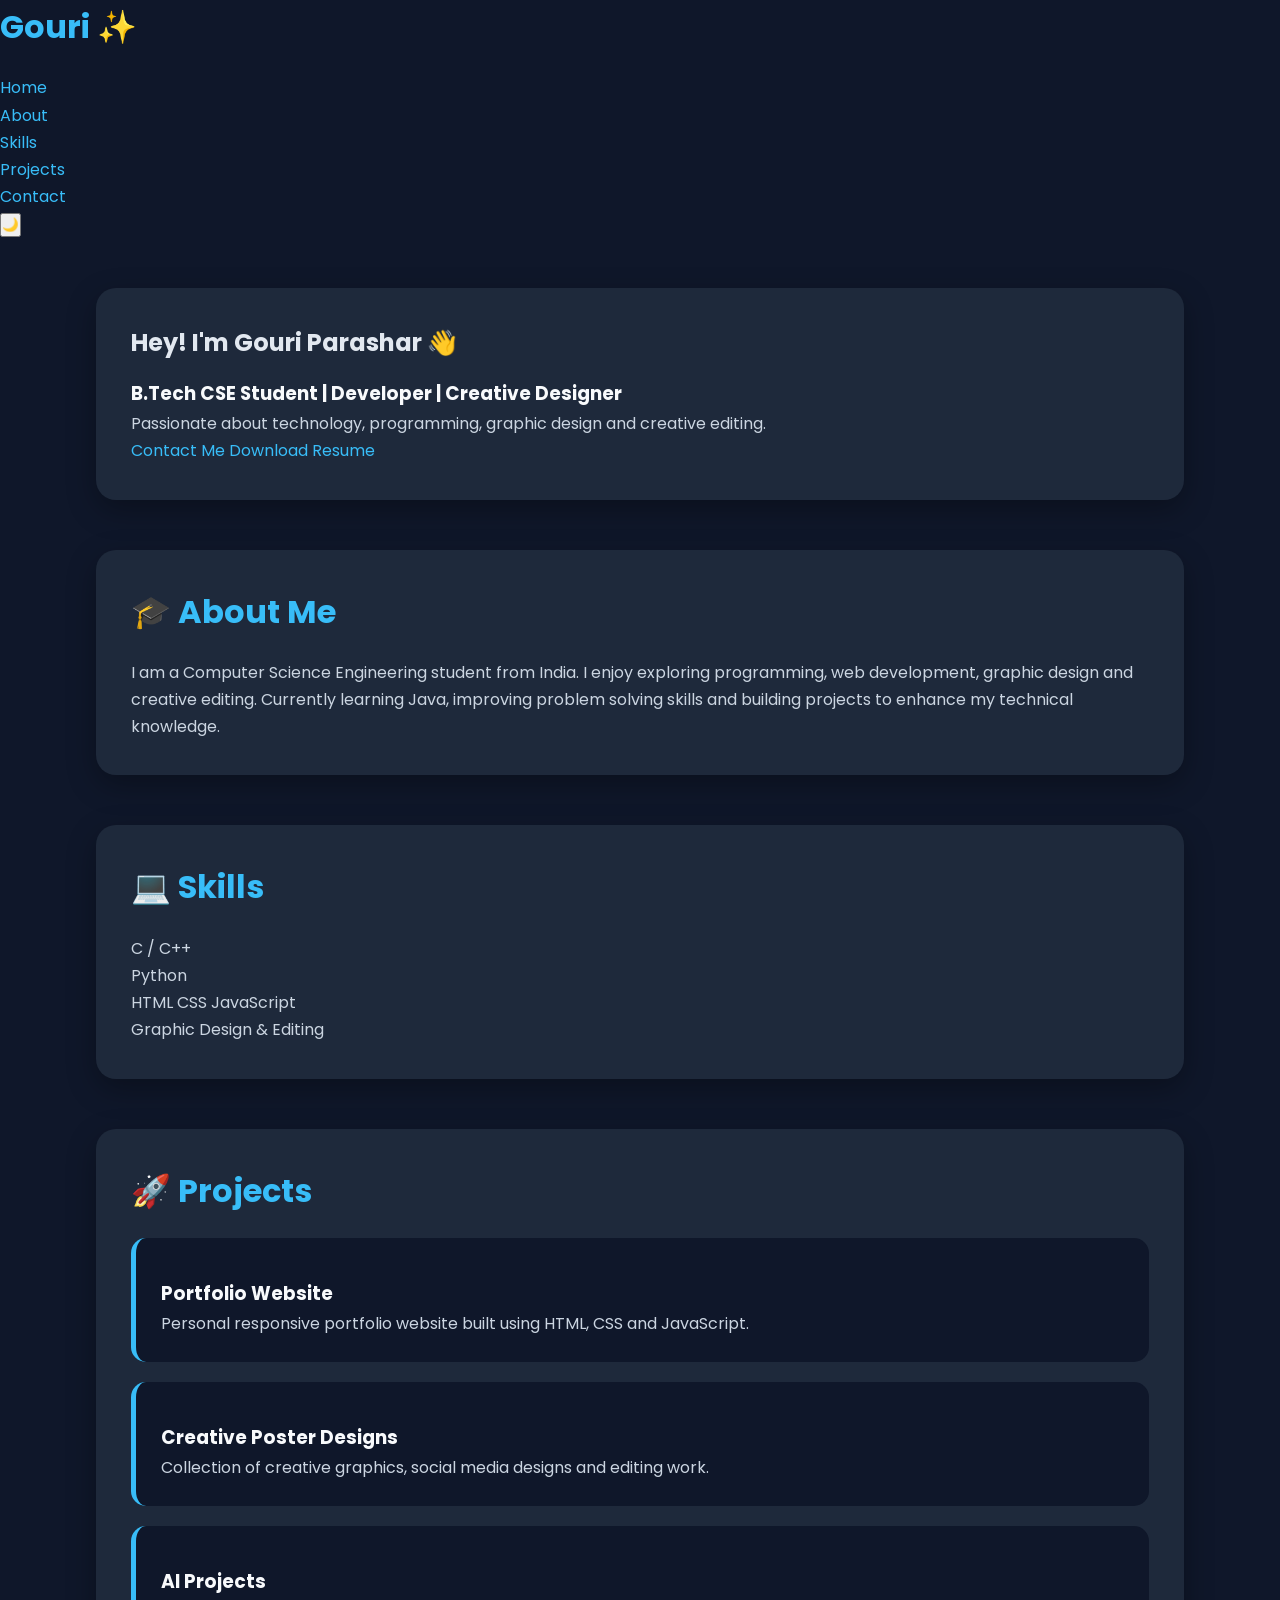
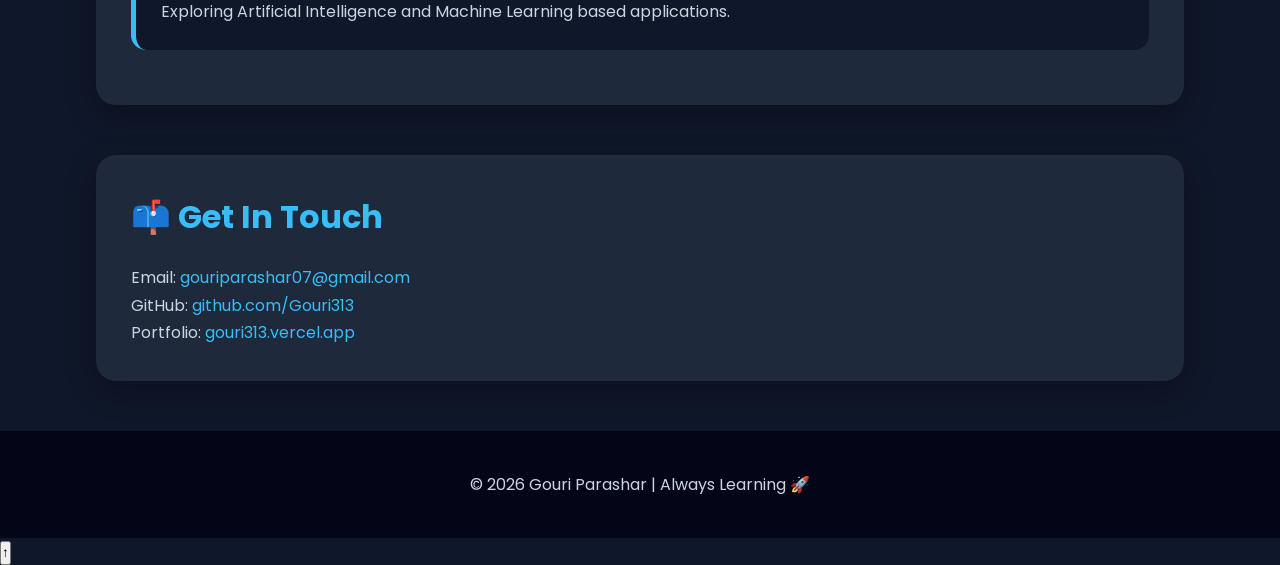
==== commit 248a38a9: "Update index.html" ====
--- a/index.html
+++ b/index.html
@@ -7,185 +7,254 @@
 
     <title>Gouri Parashar | Portfolio</title>
 
-    <!-- CSS Connected -->
     <link rel="stylesheet" href="style.css">
 </head>
 
 <body>
 
-    <!-- Hero Section -->
-    <header>
-        <h1>Hey! I'm Gouri Parashar 👋</h1>
-        <h3>🎓 B.Tech Student | Computer Science Engineering (CSE)</h3>
+<!-- Navbar -->
+<nav>
+    <h2>Gouri ✨</h2>
+
+    <ul>
+        <li><a href="#home">Home</a></li>
+        <li><a href="#about">About</a></li>
+        <li><a href="#skills">Skills</a></li>
+        <li><a href="#projects">Projects</a></li>
+        <li><a href="#contact">Contact</a></li>
+    </ul>
+
+    <button id="themeBtn">🌙</button>
+</nav>
+
+
+<!-- Hero -->
+<section id="home" class="hero">
+
+    <div class="hero-text">
+
+        <h1>
+            Hey! I'm <span>Gouri Parashar</span> 👋
+        </h1>
+
+        <h3>
+            B.Tech CSE Student | Developer | Creative Designer
+        </h3>
+
         <p>
-            Passionate about Technology, Editing & Graphics
+            Passionate about technology, programming,
+            graphic design and creative editing.
         </p>
-    </header>
-
-
-    <!-- About Section -->
-    <section>
-        <h2>🎓 About Me</h2>
-        <p>
-            🏫 Studying B.Tech in Computer Science Engineering in India.
-            🎯 Interested in Programming, Graphic Design & Creative Editing.
-            💼 Currently working on learning Java and improving my design skills.
-            🚀 Passionate about technology, coding, editing and graphics design.
-            🌍 Based in India.
-        </p>
-    </section>
-
-
-    <!-- Learning -->
-    <section>
-        <h2>🌱 Currently Learning</h2>
-        <p>
-            Problem solving • Graphic Design • Creative Editing
-        </p>
-    </section>
-
-
-    <!-- Skills -->
-    <section>
-        <h2>💻 Tech Skills</h2>
-
-        <h3>Languages</h3>
-        <p>C • Java • Python (Basic)</p>
-
-        <h3>Frontend Development</h3>
-        <p>HTML5 • CSS3 • Basic JavaScript</p>
-
-        <h3>Design & Editing</h3>
-        <p>
-            Graphic Design • Photo Editing • Creative Content Design
-        </p>
-
-        <h3>Developer Tools</h3>
-        <p>
-            Git • GitHub • VS Code • Canva • Adobe Tools (Basic)
-        </p>
-    </section>
-
-
-    <!-- Contact -->
-    <section>
-        <h2>📫 Get In Touch</h2>
-
-        <p>Email:
-            <a href="mailto:gouriparashar07@gmail.com">
-                gouriparashar07@gmail.com
+
+
+        <div class="buttons">
+
+            <a href="#contact" class="btn">
+                Contact Me
             </a>
-        </p>
-
-        <p>
-            Portfolio:
-            <a href="https://gouri313.vercel.app">
-                gouri313.vercel.app
+
+            <a href="resume.pdf" class="btn outline">
+                Download Resume
             </a>
-        </p>
-
-        <p>
-            GitHub:
-            <a href="https://github.com/Gouri313">
-                github.com/Gouri313
-            </a>
-        </p>
-
-    </section>
-
-
-    <!-- Projects -->
-    <section>
-
-        <h2>🎯 Featured Projects</h2>
-
-        <div class="card">
-
-            <h3>Portfolio Website</h3>
-
-            <p>
-                HTML, CSS, JavaScript based personal portfolio website.
-            </p>
-
-            <b>Tech Stack:</b>
-            <p>VS Code, HTML, CSS, JS</p>
 
         </div>
 
-
-        <div class="card">
-
-            <h3>Creative Poster Designs</h3>
-
-            <p>
-                Collection of graphic design and editing projects.
-            </p>
-
-            <b>Tools:</b>
-            <p>Canva / Adobe Tools</p>
-
-        </div>
-
-
-        <p>
-            ➡️ View all projects:
-            <a href="https://github.com/Gouri313">
-                GitHub Profile
-            </a>
-        </p>
-
-    </section>
-
-
-    <!-- Achievements -->
-    <section>
-
-        <h2>🏆 Achievements & Highlights</h2>
-
-        <p>
-            🎖️ B.Tech CSE student exploring programming and design.
-            <br>
-            🎖️ Passionate about editing, graphics and creative content.
-            <br>
-            📜 Certifications: To be added soon.
-        </p>
-
-    </section>
-
-
-    <!-- Fun Facts -->
-    <section>
-
-        <h2>⚡ Fun Facts About Me</h2>
-
-        <p>
-            🎨 I enjoy graphic design and photo/video editing.
-            <br>
-            🎓 I like mixing technology with creativity.
-            <br>
-            🎵 Currently vibing to: Lo-fi music while editing.
-            <br>
-            ☕ Tea lover starting every creative session with a cup.
-        </p>
-
-    </section>
-
-
-    <footer>
-
-        <h3>
-            📈 Always learning, always growing! 🚀
-        </h3>
-
-        <p>
-            ⭐ If you like my projects, give them a star! ⭐
-        </p>
-
-    </footer>
-
-
-    <!-- JS Connected -->
-    <script src="script.js"></script>
+    </div>
+
+
+</section>
+
+
+
+<!-- About -->
+
+<section id="about">
+
+<h2>🎓 About Me</h2>
+
+<p>
+I am a Computer Science Engineering student from India.
+I enjoy exploring programming, web development,
+graphic design and creative editing.
+
+Currently learning Java, improving problem solving
+skills and building projects to enhance my technical knowledge.
+</p>
+
+</section>
+
+
+
+
+<!-- Skills -->
+
+<section id="skills">
+
+<h2>💻 Skills</h2>
+
+
+<div class="skill">
+
+<p>C / C++</p>
+<div class="bar">
+<span style="width:85%"></span>
+</div>
+
+</div>
+
+
+
+<div class="skill">
+
+<p>Python</p>
+<div class="bar">
+<span style="width:75%"></span>
+</div>
+
+</div>
+
+
+
+
+<div class="skill">
+
+<p>HTML CSS JavaScript</p>
+<div class="bar">
+<span style="width:80%"></span>
+</div>
+
+</div>
+
+
+
+
+<div class="skill">
+
+<p>Graphic Design & Editing</p>
+<div class="bar">
+<span style="width:90%"></span>
+</div>
+
+</div>
+
+
+</section>
+
+
+
+
+
+<!-- Projects -->
+
+<section id="projects">
+
+<h2>🚀 Projects</h2>
+
+
+<div class="cards">
+
+
+<div class="card">
+
+<h3>Portfolio Website</h3>
+
+<p>
+Personal responsive portfolio website
+built using HTML, CSS and JavaScript.
+</p>
+
+</div>
+
+
+
+<div class="card">
+
+<h3>Creative Poster Designs</h3>
+
+<p>
+Collection of creative graphics,
+social media designs and editing work.
+</p>
+
+</div>
+
+
+
+
+<div class="card">
+
+<h3>AI Projects</h3>
+
+<p>
+Exploring Artificial Intelligence and
+Machine Learning based applications.
+</p>
+
+</div>
+
+
+
+</div>
+
+</section>
+
+
+
+
+
+<!-- Contact -->
+
+<section id="contact">
+
+<h2>📫 Get In Touch</h2>
+
+
+<p>
+Email:
+<a href="mailto:gouriparashar07@gmail.com">
+gouriparashar07@gmail.com
+</a>
+</p>
+
+
+<p>
+GitHub:
+<a href="https://github.com/Gouri313">
+github.com/Gouri313
+</a>
+</p>
+
+
+<p>
+Portfolio:
+<a href="https://gouri313.vercel.app">
+gouri313.vercel.app
+</a>
+</p>
+
+
+</section>
+
+
+
+
+<footer>
+
+<p>
+© 2026 Gouri Parashar | Always Learning 🚀
+</p>
+
+</footer>
+
+
+
+<button id="topBtn">
+↑
+</button>
+
+
+
+<script src="script.js"></script>
 
 </body>
 
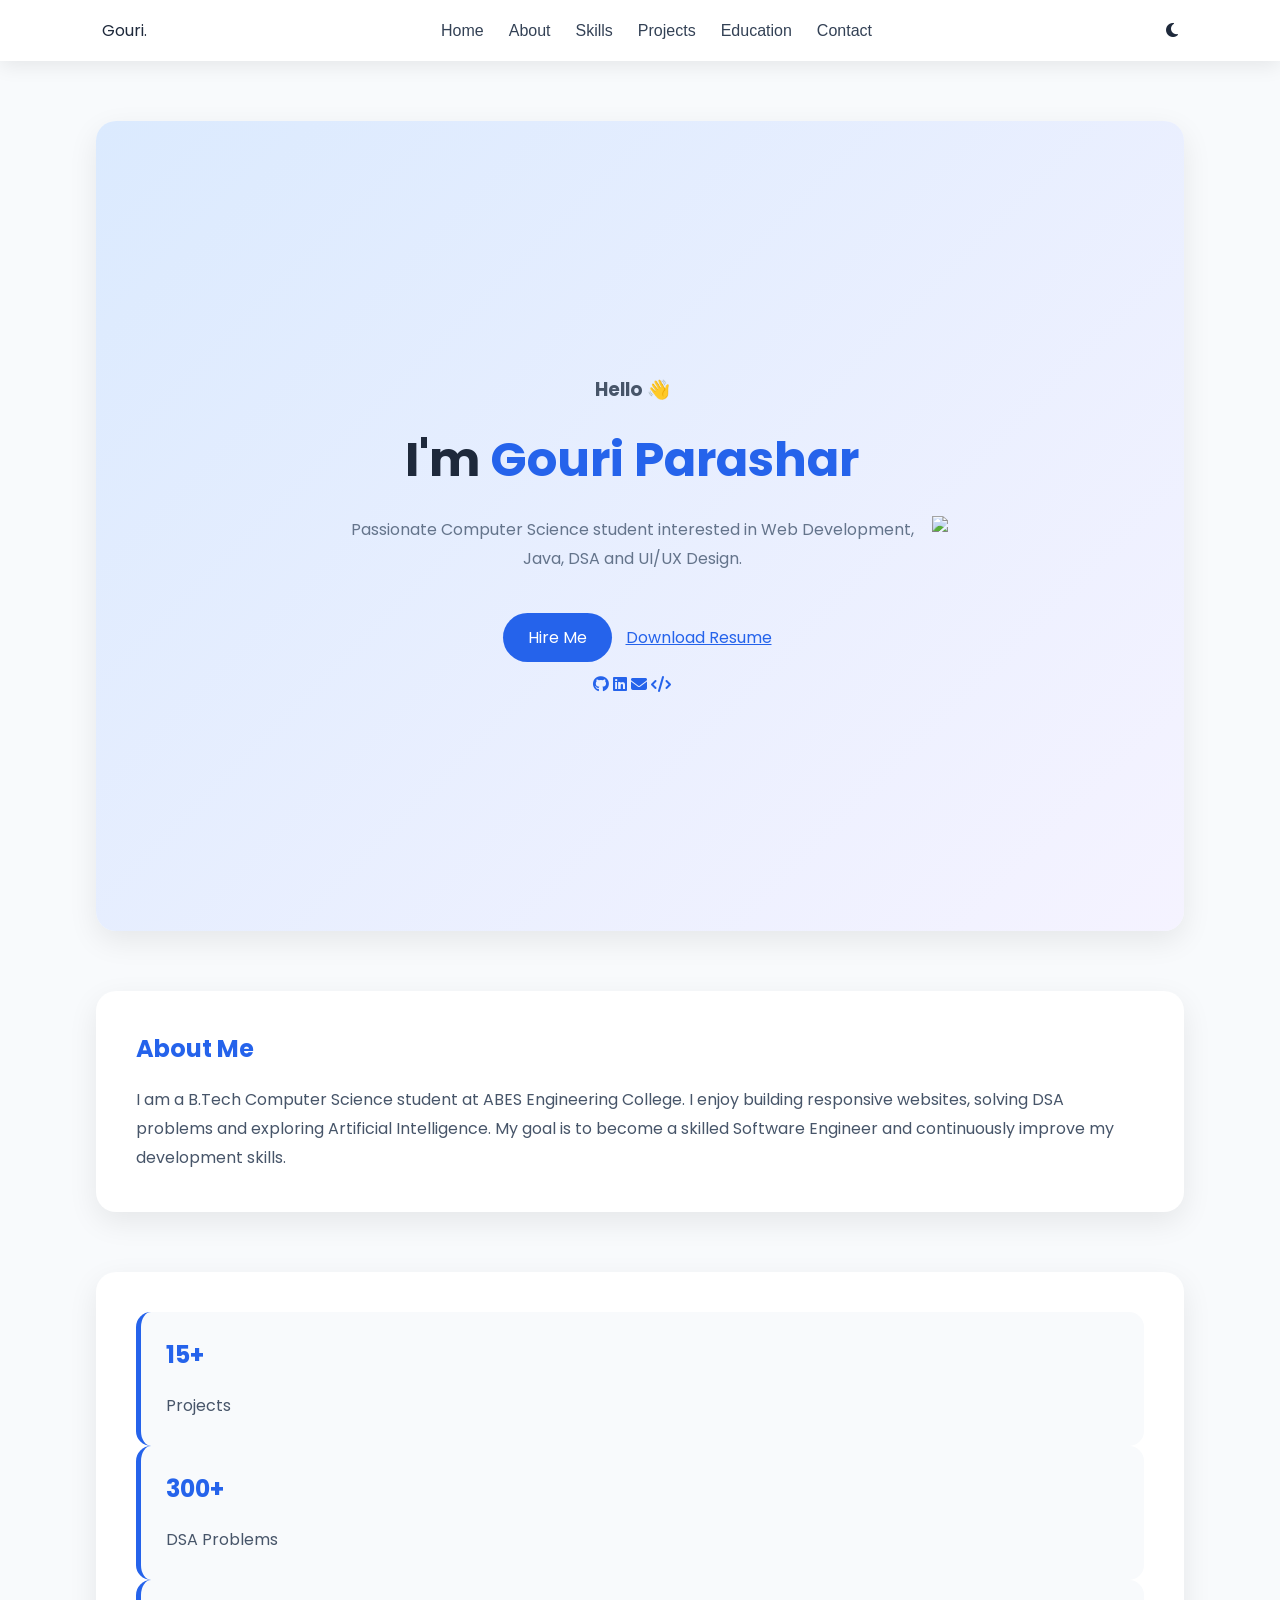
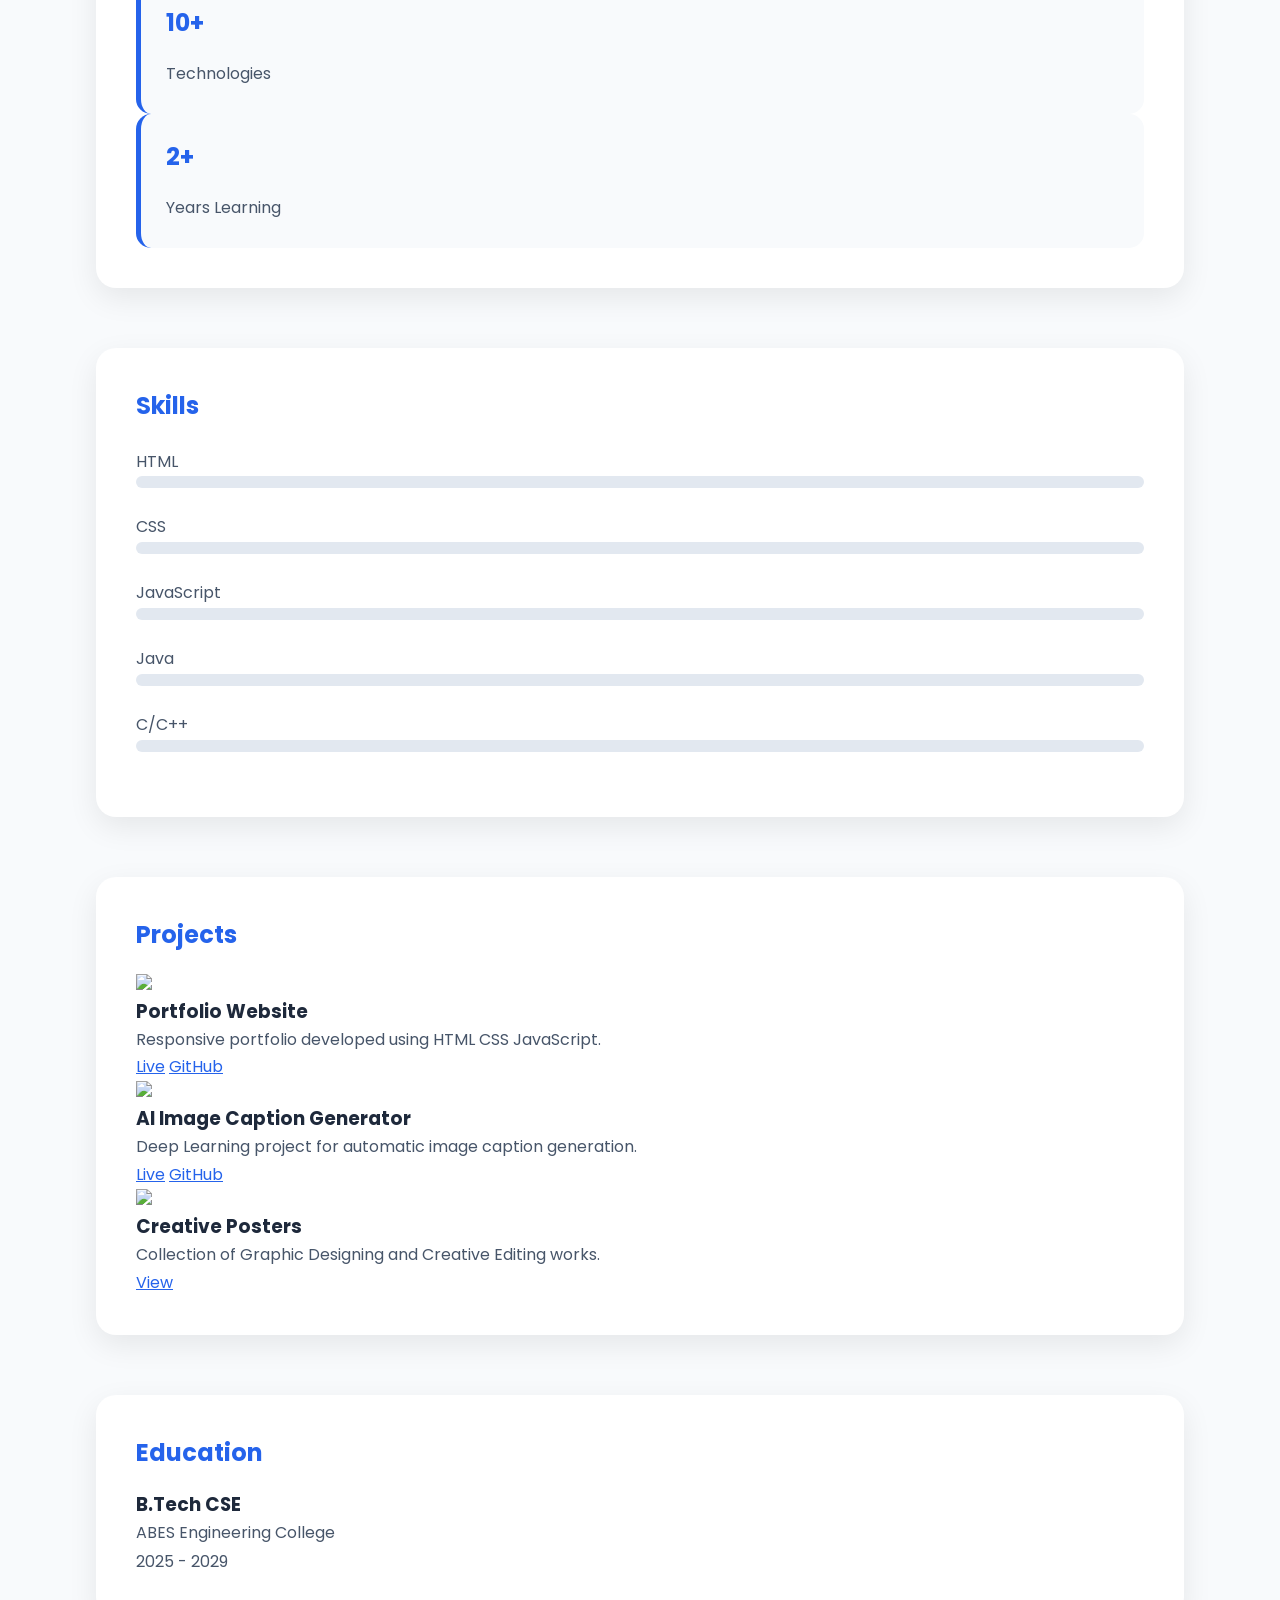
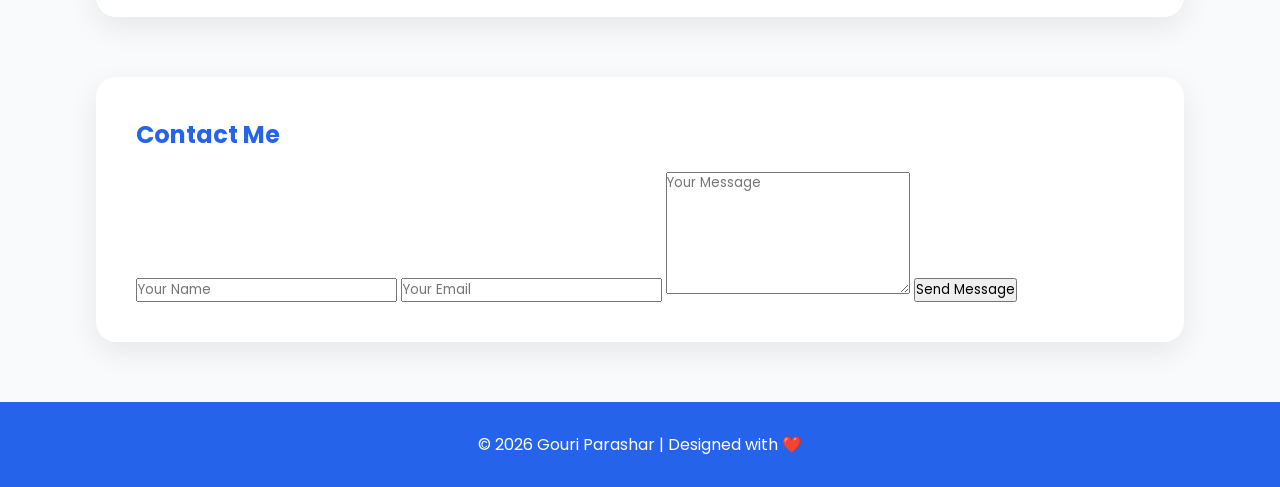
==== commit 8945e1d0: "Update index.html" ====
--- a/index.html
+++ b/index.html
@@ -1,261 +1,350 @@
 <!DOCTYPE html>
 <html lang="en">
-
 <head>
-    <meta charset="UTF-8">
-    <meta name="viewport" content="width=device-width, initial-scale=1.0">
-
-    <title>Gouri Parashar | Portfolio</title>
-
-    <link rel="stylesheet" href="style.css">
+<meta charset="UTF-8">
+<meta name="viewport" content="width=device-width, initial-scale=1.0">
+
+<title>Gouri Parashar | Portfolio</title>
+
+<link rel="stylesheet" href="style.css">
+
+<link rel="preconnect" href="https://fonts.googleapis.com">
+<link href="https://fonts.googleapis.com/css2?family=Poppins:wght@300;400;500;600;700&display=swap" rel="stylesheet">
+
+<link rel="stylesheet"
+href="https://cdnjs.cloudflare.com/ajax/libs/font-awesome/6.5.2/css/all.min.css">
+
+<link href="https://unpkg.com/aos@2.3.4/dist/aos.css" rel="stylesheet">
+
 </head>
 
 <body>
 
-<!-- Navbar -->
+<div id="progress-bar"></div>
+
+<header>
+
 <nav>
-    <h2>Gouri ✨</h2>
-
-    <ul>
-        <li><a href="#home">Home</a></li>
-        <li><a href="#about">About</a></li>
-        <li><a href="#skills">Skills</a></li>
-        <li><a href="#projects">Projects</a></li>
-        <li><a href="#contact">Contact</a></li>
-    </ul>
-
-    <button id="themeBtn">🌙</button>
+
+<div class="logo">
+Gouri<span>.</span>
+</div>
+
+<ul>
+
+<li><a href="#home">Home</a></li>
+
+<li><a href="#about">About</a></li>
+
+<li><a href="#skills">Skills</a></li>
+
+<li><a href="#projects">Projects</a></li>
+
+<li><a href="#education">Education</a></li>
+
+<li><a href="#contact">Contact</a></li>
+
+</ul>
+
+<div class="theme">
+<i class="fa-solid fa-moon"></i>
+</div>
+
 </nav>
 
-
-<!-- Hero -->
+</header>
+
 <section id="home" class="hero">
 
-    <div class="hero-text">
-
-        <h1>
-            Hey! I'm <span>Gouri Parashar</span> 👋
-        </h1>
-
-        <h3>
-            B.Tech CSE Student | Developer | Creative Designer
-        </h3>
-
-        <p>
-            Passionate about technology, programming,
-            graphic design and creative editing.
-        </p>
-
-
-        <div class="buttons">
-
-            <a href="#contact" class="btn">
-                Contact Me
-            </a>
-
-            <a href="resume.pdf" class="btn outline">
-                Download Resume
-            </a>
-
-        </div>
-
-    </div>
-
-
-</section>
-
-
-
-<!-- About -->
+<div class="hero-text" data-aos="fade-right">
+
+<h3>Hello 👋</h3>
+
+<h1>I'm <span>Gouri Parashar</span></h1>
+
+<h2><span id="typing"></span></h2>
+
+<p>
+
+Passionate Computer Science student interested in Web Development, Java, DSA and UI/UX Design.
+
+</p>
+
+<div class="buttons">
+
+<a href="#contact" class="btn">
+Hire Me
+</a>
+
+<a href="resume.pdf" class="btn2" download>
+Download Resume
+</a>
+
+</div>
+
+<div class="social">
+
+<a href="#"><i class="fab fa-github"></i></a>
+
+<a href="#"><i class="fab fa-linkedin"></i></a>
+
+<a href="#"><i class="fas fa-envelope"></i></a>
+
+<a href="#"><i class="fas fa-code"></i></a>
+
+</div>
+
+</div>
+
+<div class="hero-image" data-aos="zoom-in">
+
+<img src="images/profile.jpg">
+
+</div>
+
+</section>
 
 <section id="about">
 
-<h2>🎓 About Me</h2>
-
-<p>
-I am a Computer Science Engineering student from India.
-I enjoy exploring programming, web development,
-graphic design and creative editing.
-
-Currently learning Java, improving problem solving
-skills and building projects to enhance my technical knowledge.
-</p>
-
-</section>
-
-
-
-
-<!-- Skills -->
+<h2>About Me</h2>
+
+<p>
+
+I am a B.Tech Computer Science student at ABES Engineering College. I enjoy building responsive websites, solving DSA problems and exploring Artificial Intelligence. My goal is to become a skilled Software Engineer and continuously improve my development skills.
+
+</p>
+
+</section>
+
+<section class="stats">
+
+<div class="card">
+
+<h2>15+</h2>
+
+<p>Projects</p>
+
+</div>
+
+<div class="card">
+
+<h2>300+</h2>
+
+<p>DSA Problems</p>
+
+</div>
+
+<div class="card">
+
+<h2>10+</h2>
+
+<p>Technologies</p>
+
+</div>
+
+<div class="card">
+
+<h2>2+</h2>
+
+<p>Years Learning</p>
+
+</div>
+
+</section>
 
 <section id="skills">
 
-<h2>💻 Skills</h2>
-
-
-<div class="skill">
-
-<p>C / C++</p>
-<div class="bar">
-<span style="width:85%"></span>
-</div>
-
-</div>
-
-
-
-<div class="skill">
-
-<p>Python</p>
-<div class="bar">
-<span style="width:75%"></span>
-</div>
-
-</div>
-
-
-
-
-<div class="skill">
-
-<p>HTML CSS JavaScript</p>
-<div class="bar">
-<span style="width:80%"></span>
-</div>
-
-</div>
-
-
-
-
-<div class="skill">
-
-<p>Graphic Design & Editing</p>
-<div class="bar">
-<span style="width:90%"></span>
-</div>
-
-</div>
-
-
-</section>
-
-
-
-
-
-<!-- Projects -->
+<h2>Skills</h2>
+
+<div class="skill">
+
+<p>HTML</p>
+
+<div class="bar">
+<div class="fill html"></div>
+</div>
+
+</div>
+
+<div class="skill">
+
+<p>CSS</p>
+
+<div class="bar">
+<div class="fill css"></div>
+</div>
+
+</div>
+
+<div class="skill">
+
+<p>JavaScript</p>
+
+<div class="bar">
+<div class="fill js"></div>
+</div>
+
+</div>
+
+<div class="skill">
+
+<p>Java</p>
+
+<div class="bar">
+<div class="fill java"></div>
+</div>
+
+</div>
+
+<div class="skill">
+
+<p>C/C++</p>
+
+<div class="bar">
+<div class="fill cpp"></div>
+</div>
+
+</div>
+
+</section>
 
 <section id="projects">
 
-<h2>🚀 Projects</h2>
-
-
-<div class="cards">
-
-
-<div class="card">
+<h2>Projects</h2>
+
+<div class="project-container">
+
+<div class="project-card">
+
+<img src="images/project1.png">
 
 <h3>Portfolio Website</h3>
 
 <p>
-Personal responsive portfolio website
-built using HTML, CSS and JavaScript.
-</p>
-
-</div>
-
-
-
-<div class="card">
-
-<h3>Creative Poster Designs</h3>
-
-<p>
-Collection of creative graphics,
-social media designs and editing work.
-</p>
-
-</div>
-
-
-
-
-<div class="card">
-
-<h3>AI Projects</h3>
-
-<p>
-Exploring Artificial Intelligence and
-Machine Learning based applications.
-</p>
-
-</div>
-
-
-
-</div>
-
-</section>
-
-
-
-
-
-<!-- Contact -->
+
+Responsive portfolio developed using HTML CSS JavaScript.
+
+</p>
+
+<div class="project-btn">
+
+<a href="#">Live</a>
+
+<a href="#">GitHub</a>
+
+</div>
+
+</div>
+
+<div class="project-card">
+
+<img src="images/project2.png">
+
+<h3>AI Image Caption Generator</h3>
+
+<p>
+
+Deep Learning project for automatic image caption generation.
+
+</p>
+
+<div class="project-btn">
+
+<a href="#">Live</a>
+
+<a href="#">GitHub</a>
+
+</div>
+
+</div>
+
+<div class="project-card">
+
+<img src="images/project3.png">
+
+<h3>Creative Posters</h3>
+
+<p>
+
+Collection of Graphic Designing and Creative Editing works.
+
+</p>
+
+<div class="project-btn">
+
+<a href="#">View</a>
+
+</div>
+
+</div>
+
+</div>
+
+</section>
+
+<section id="education">
+
+<h2>Education</h2>
+
+<div class="edu-card">
+
+<h3>B.Tech CSE</h3>
+
+<p>ABES Engineering College</p>
+
+<p>2025 - 2029</p>
+
+</div>
+
+</section>
 
 <section id="contact">
 
-<h2>📫 Get In Touch</h2>
-
-
-<p>
-Email:
-<a href="mailto:gouriparashar07@gmail.com">
-gouriparashar07@gmail.com
-</a>
-</p>
-
-
-<p>
-GitHub:
-<a href="https://github.com/Gouri313">
-github.com/Gouri313
-</a>
-</p>
-
-
-<p>
-Portfolio:
-<a href="https://gouri313.vercel.app">
-gouri313.vercel.app
-</a>
-</p>
-
-
-</section>
-
-
-
+<h2>Contact Me</h2>
+
+<form>
+
+<input type="text" placeholder="Your Name">
+
+<input type="email" placeholder="Your Email">
+
+<textarea rows="6" placeholder="Your Message"></textarea>
+
+<button>
+
+Send Message
+
+</button>
+
+</form>
+
+</section>
 
 <footer>
 
 <p>
-© 2026 Gouri Parashar | Always Learning 🚀
+
+© 2026 Gouri Parashar | Designed with ❤️
+
 </p>
 
 </footer>
 
-
-
 <button id="topBtn">
+
 ↑
+
 </button>
 
-
+<script src="https://unpkg.com/aos@2.3.4/dist/aos.js"></script>
+
+<script>
+
+AOS.init();
+
+</script>
 
 <script src="script.js"></script>
 
 </body>
-
 </html>
--- a/style.css
+++ b/style.css
@@ -1,160 +1,347 @@
-/* Google Font */
 @import url('https://fonts.googleapis.com/css2?family=Poppins:wght@300;400;500;600;700&display=swap');
 
 
-* {
-    margin: 0;
-    padding: 0;
-    box-sizing: border-box;
-    font-family: 'Poppins', sans-serif;
-}
-
-
-body {
-    background: #0f172a;
-    color: #e2e8f0;
-    line-height: 1.7;
-}
-
-
-/* Header */
-
-header {
-    min-height: 100vh;
-    display: flex;
-    flex-direction: column;
-    justify-content: center;
-    align-items: center;
-    text-align: center;
-    padding: 30px;
-    background: linear-gradient(
+*{
+    margin:0;
+    padding:0;
+    box-sizing:border-box;
+    font-family:'Poppins',sans-serif;
+}
+
+
+html{
+    scroll-behavior:smooth;
+}
+
+
+body{
+
+    background:#f8fafc;
+    color:#1e293b;
+    transition:0.4s;
+
+}
+
+
+/* Navbar */
+
+nav{
+
+    position:sticky;
+    top:0;
+
+    display:flex;
+    justify-content:space-between;
+    align-items:center;
+
+    padding:18px 8%;
+
+    background:white;
+
+    box-shadow:0 5px 20px rgba(0,0,0,0.08);
+
+    z-index:1000;
+
+}
+
+
+nav h2{
+
+    color:#2563eb;
+
+}
+
+
+nav ul{
+
+    display:flex;
+    list-style:none;
+    gap:25px;
+
+}
+
+
+nav ul li a{
+
+    text-decoration:none;
+    color:#334155;
+    font-weight:500;
+
+}
+
+
+nav ul li a:hover{
+
+    color:#2563eb;
+
+}
+
+
+#themeBtn{
+
+    border:none;
+    background:#2563eb;
+    color:white;
+
+    padding:8px 12px;
+
+    border-radius:50%;
+
+    cursor:pointer;
+
+}
+
+
+
+
+/* Hero */
+
+
+.hero{
+
+    min-height:90vh;
+
+    display:flex;
+
+    align-items:center;
+
+    justify-content:center;
+
+    text-align:center;
+
+    padding:40px;
+
+    background:
+
+    linear-gradient(
         135deg,
-        #0f172a,
-        #1e293b
+        #dbeafe,
+        #f5f3ff
     );
-}
-
-
-header h1 {
-    font-size: 3rem;
-    color: #38bdf8;
-    margin-bottom: 15px;
-}
-
-
-header h3 {
-    font-size: 1.3rem;
-    color: #cbd5e1;
-}
-
-
-header p {
-    margin-top: 15px;
-    font-size: 1.1rem;
-    color: #94a3b8;
-}
+
+}
+
+
+
+.hero h1{
+
+    font-size:3rem;
+
+}
+
+
+.hero span{
+
+    color:#2563eb;
+
+}
+
+
+.hero h3{
+
+    margin:20px 0;
+
+    color:#475569;
+
+}
+
+
+.hero p{
+
+    max-width:600px;
+
+    margin:auto;
+
+    color:#64748b;
+
+}
+
+
+
+.buttons{
+
+    margin-top:30px;
+
+}
+
+
+
+.btn{
+
+    display:inline-block;
+
+    padding:12px 25px;
+
+    margin:10px;
+
+    background:#2563eb;
+
+    color:white;
+
+    text-decoration:none;
+
+    border-radius:30px;
+
+    transition:.3s;
+
+}
+
+
+.btn:hover{
+
+    transform:translateY(-5px);
+
+}
+
+
+
+.outline{
+
+    background:white;
+
+    color:#2563eb;
+
+    border:2px solid #2563eb;
+
+}
+
+
 
 
 /* Sections */
 
-section {
-
-    width: 85%;
-    margin: 50px auto;
-    padding: 35px;
-
-    background: #1e293b;
-
-    border-radius: 20px;
-
-    box-shadow: 0 10px 30px rgba(0,0,0,0.3);
-
-    transition: 0.3s;
-}
-
-
-section:hover {
-
-    transform: translateY(-5px);
-
-}
-
-
-
-h2 {
-
-    color: #38bdf8;
-
-    margin-bottom: 20px;
-
-    font-size: 2rem;
-
-}
-
-
-
-h3 {
-
-    color: #f8fafc;
-
-    margin-top: 15px;
-
-}
-
-
-
-p {
-
-    color: #cbd5e1;
-
-    font-size: 1rem;
-
-}
+
+section{
+
+    width:85%;
+
+    margin:60px auto;
+
+    padding:40px;
+
+    background:white;
+
+    border-radius:20px;
+
+    box-shadow:
+    0 10px 30px rgba(0,0,0,.08);
+
+}
+
+
+
+section h2{
+
+    color:#2563eb;
+
+    margin-bottom:20px;
+
+}
+
+
+
+section p{
+
+    line-height:1.8;
+
+    color:#475569;
+
+}
+
+
+
+
+
+/* Skills */
+
+
+.skill{
+
+    margin:25px 0;
+
+}
+
+
+.bar{
+
+    height:12px;
+
+    background:#e2e8f0;
+
+    border-radius:20px;
+
+    overflow:hidden;
+
+}
+
+
+
+.bar span{
+
+    display:block;
+
+    height:100%;
+
+    background:#2563eb;
+
+    border-radius:20px;
+
+}
+
+
+
+
+
+/* Projects */
+
+
+.cards{
+
+    display:grid;
+
+    grid-template-columns:
+    repeat(auto-fit,minmax(250px,1fr));
+
+    gap:25px;
+
+}
+
+
+
+.card{
+
+    padding:25px;
+
+    border-radius:15px;
+
+    background:#f8fafc;
+
+    border-left:5px solid #2563eb;
+
+    transition:.3s;
+
+}
+
+
+
+.card:hover{
+
+    transform:translateY(-10px);
+
+    box-shadow:0 10px 25px rgba(0,0,0,.1);
+
+}
+
+
+
 
 
 /* Links */
 
-a {
-
-    color: #38bdf8;
-
-    text-decoration: none;
-
-}
-
-
-
-a:hover {
-
-    text-decoration: underline;
-
-}
-
-
-
-/* Project Cards */
-
-.card {
-
-    background: #0f172a;
-
-    padding: 25px;
-
-    margin: 20px 0;
-
-    border-radius: 15px;
-
-    border-left: 5px solid #38bdf8;
-
-    transition: 0.3s;
-
-}
-
-
-
-.card:hover {
-
-    transform: scale(1.03);
+
+a{
+
+    color:#2563eb;
 
 }
 
@@ -162,32 +349,108 @@
 
 /* Footer */
 
-footer {
-
-    text-align: center;
-
-    padding: 40px;
-
-    background: #020617;
-
-}
-
-
-
-footer h3 {
-
-    color: #38bdf8;
-
-}
-
-
-
-/* Responsive */
+
+footer{
+
+    text-align:center;
+
+    padding:30px;
+
+    background:#2563eb;
+
+    color:white;
+
+}
+
+
+
+
+
+/* Top Button */
+
+
+#topBtn{
+
+    position:fixed;
+
+    right:25px;
+
+    bottom:25px;
+
+    display:none;
+
+    background:#2563eb;
+
+    color:white;
+
+    border:none;
+
+    padding:12px 15px;
+
+    border-radius:50%;
+
+    cursor:pointer;
+
+}
+
+
+
+
+
+/* Dark Mode */
+
+
+.dark{
+
+    background:#0f172a;
+
+    color:white;
+
+}
+
+
+
+.dark section,
+.dark nav{
+
+    background:#1e293b;
+
+}
+
+
+
+.dark p,
+.dark nav a{
+
+    color:#cbd5e1;
+
+}
+
+
+
+.dark .card{
+
+    background:#0f172a;
+
+}
+
+
+
+
+
+/* Mobile */
+
 
 @media(max-width:768px){
 
-
-    header h1{
+    nav ul{
+
+        display:none;
+
+    }
+
+
+    .hero h1{
 
         font-size:2rem;
 
@@ -202,11 +465,4 @@
 
     }
 
-
-    h2{
-
-        font-size:1.5rem;
-
-    }
-
-}
+}
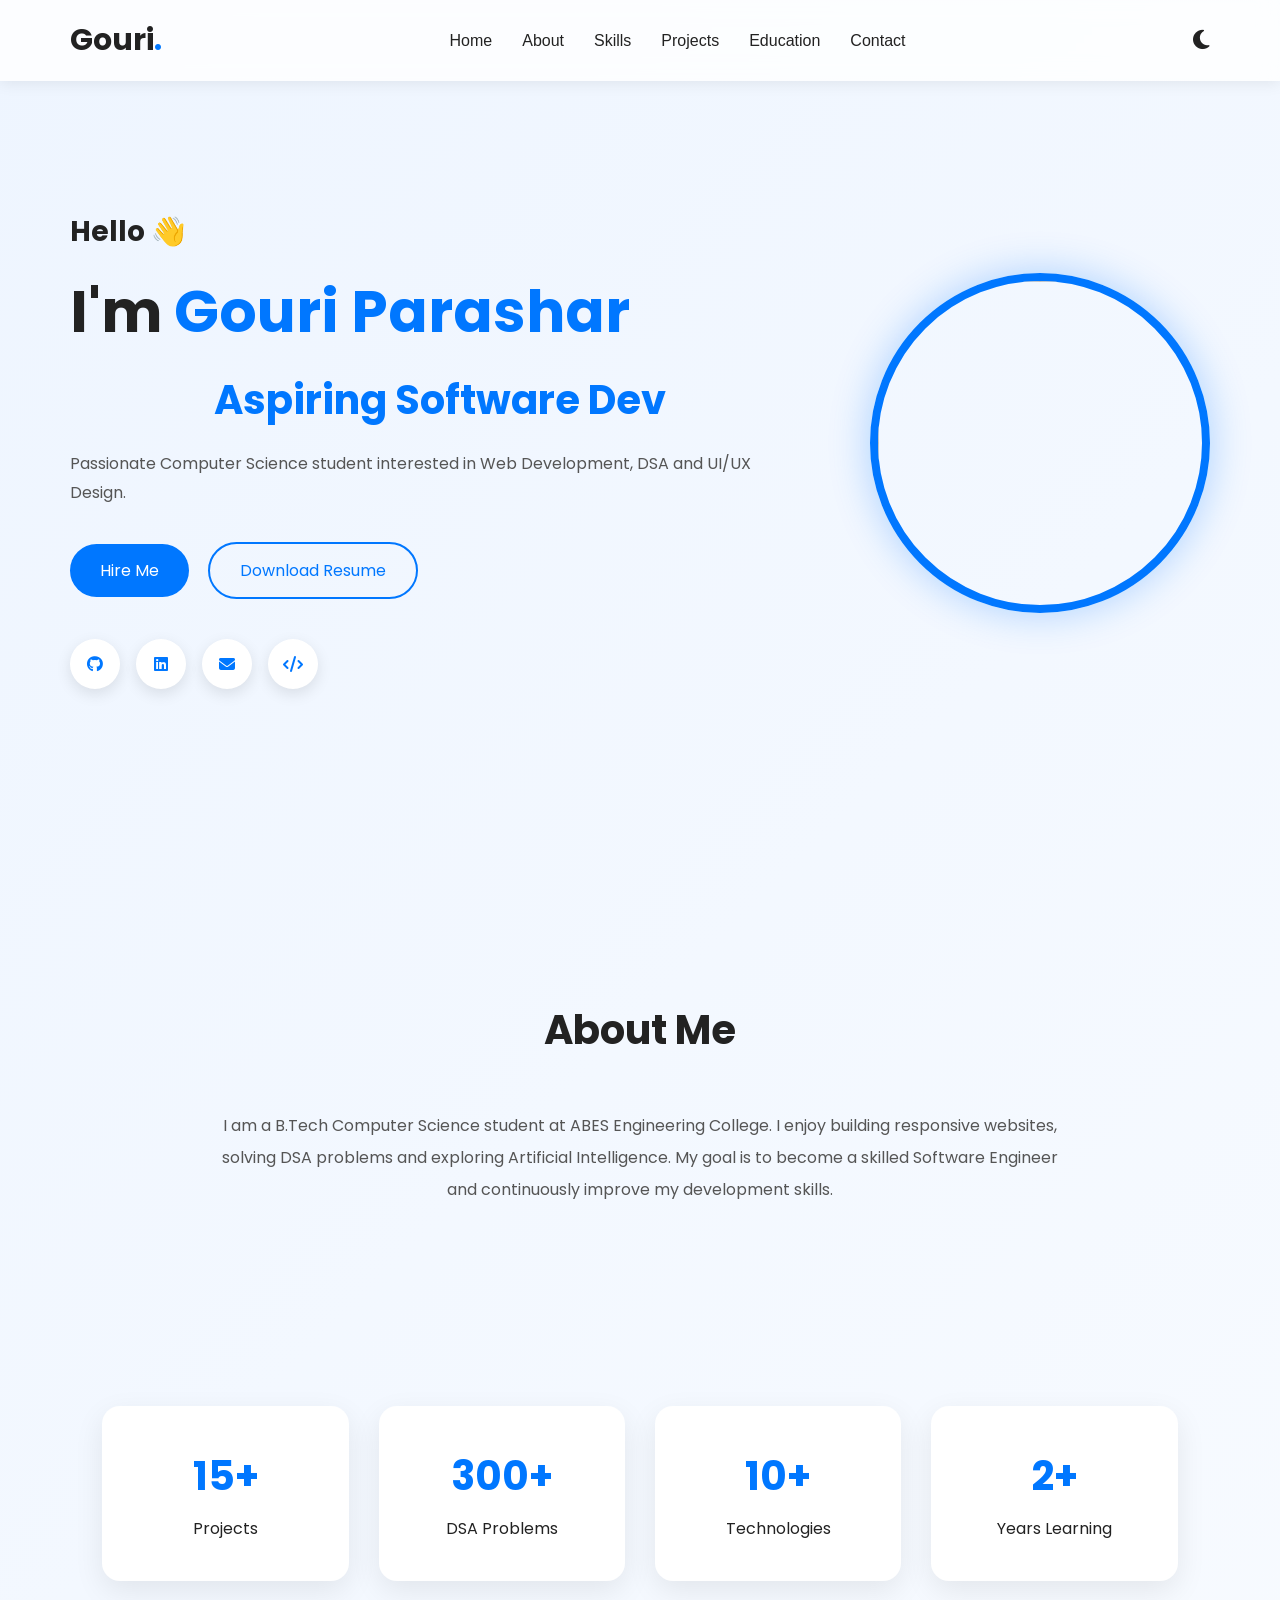
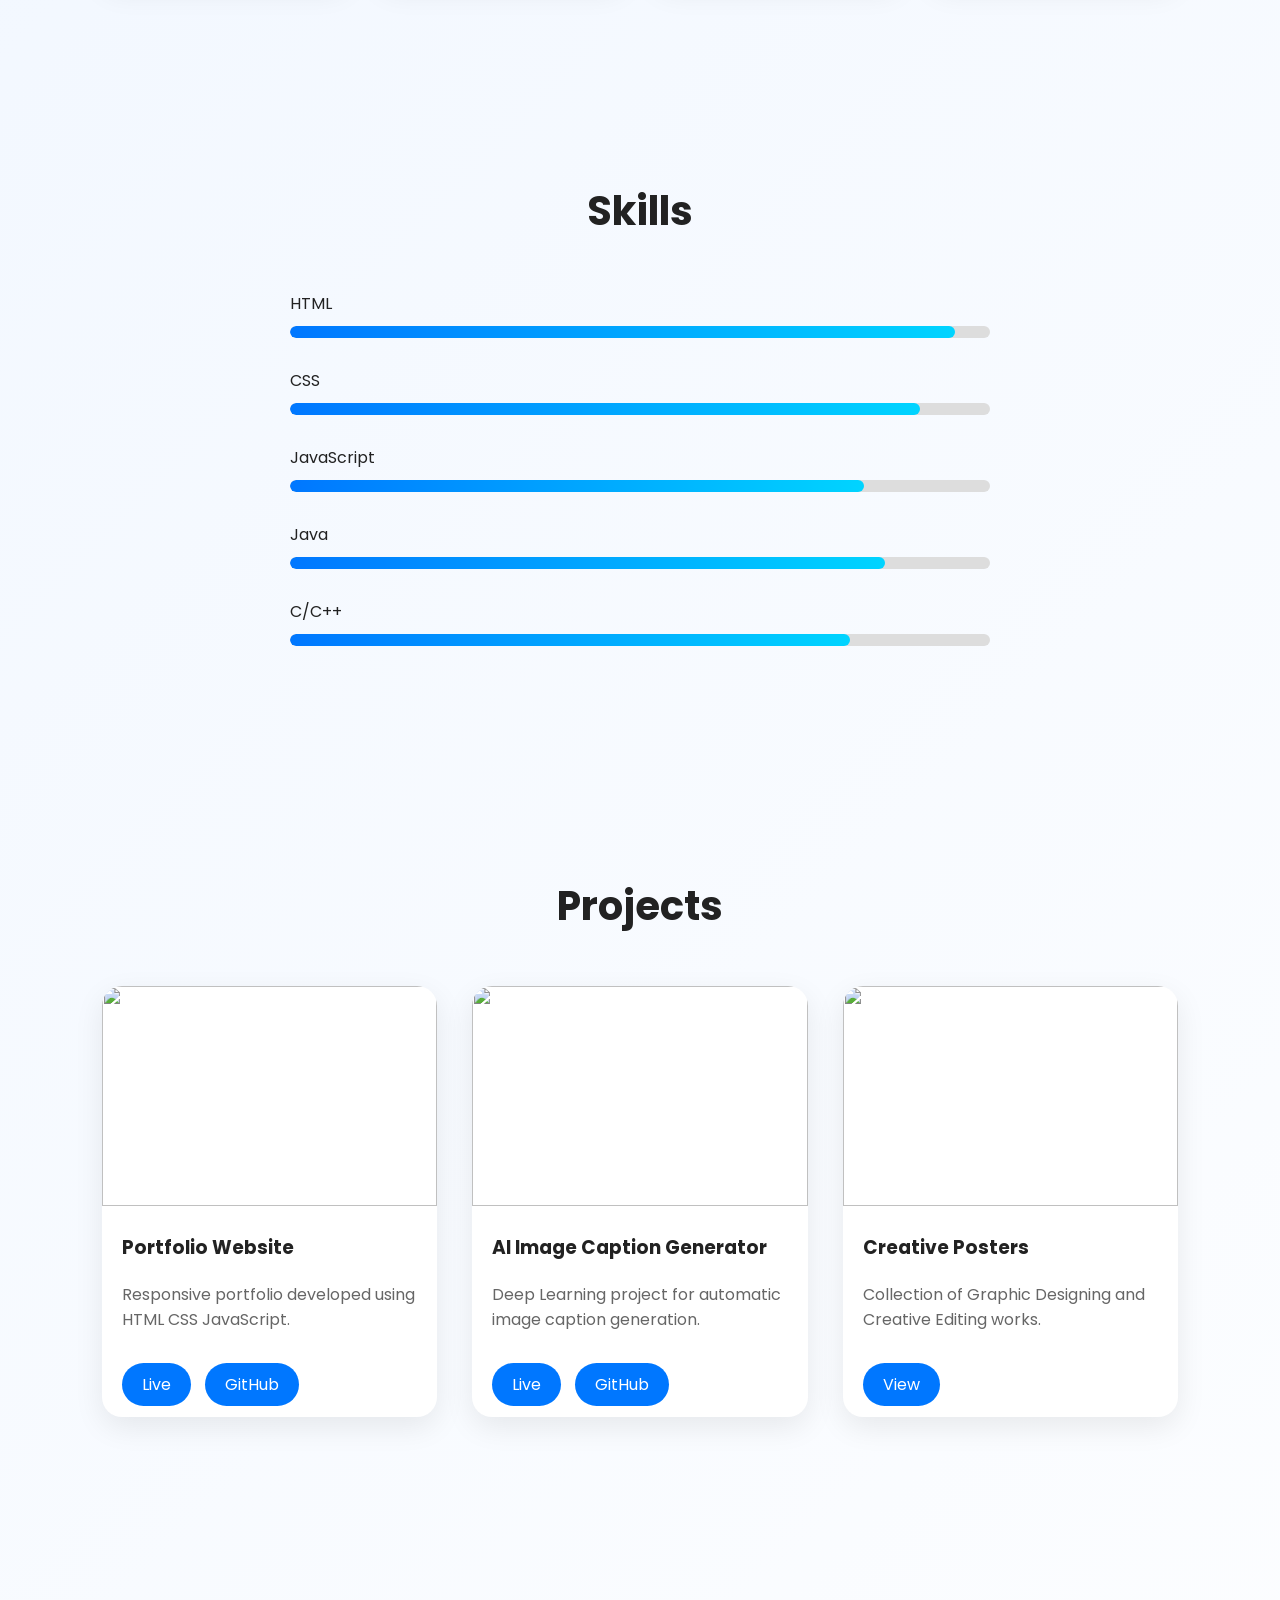
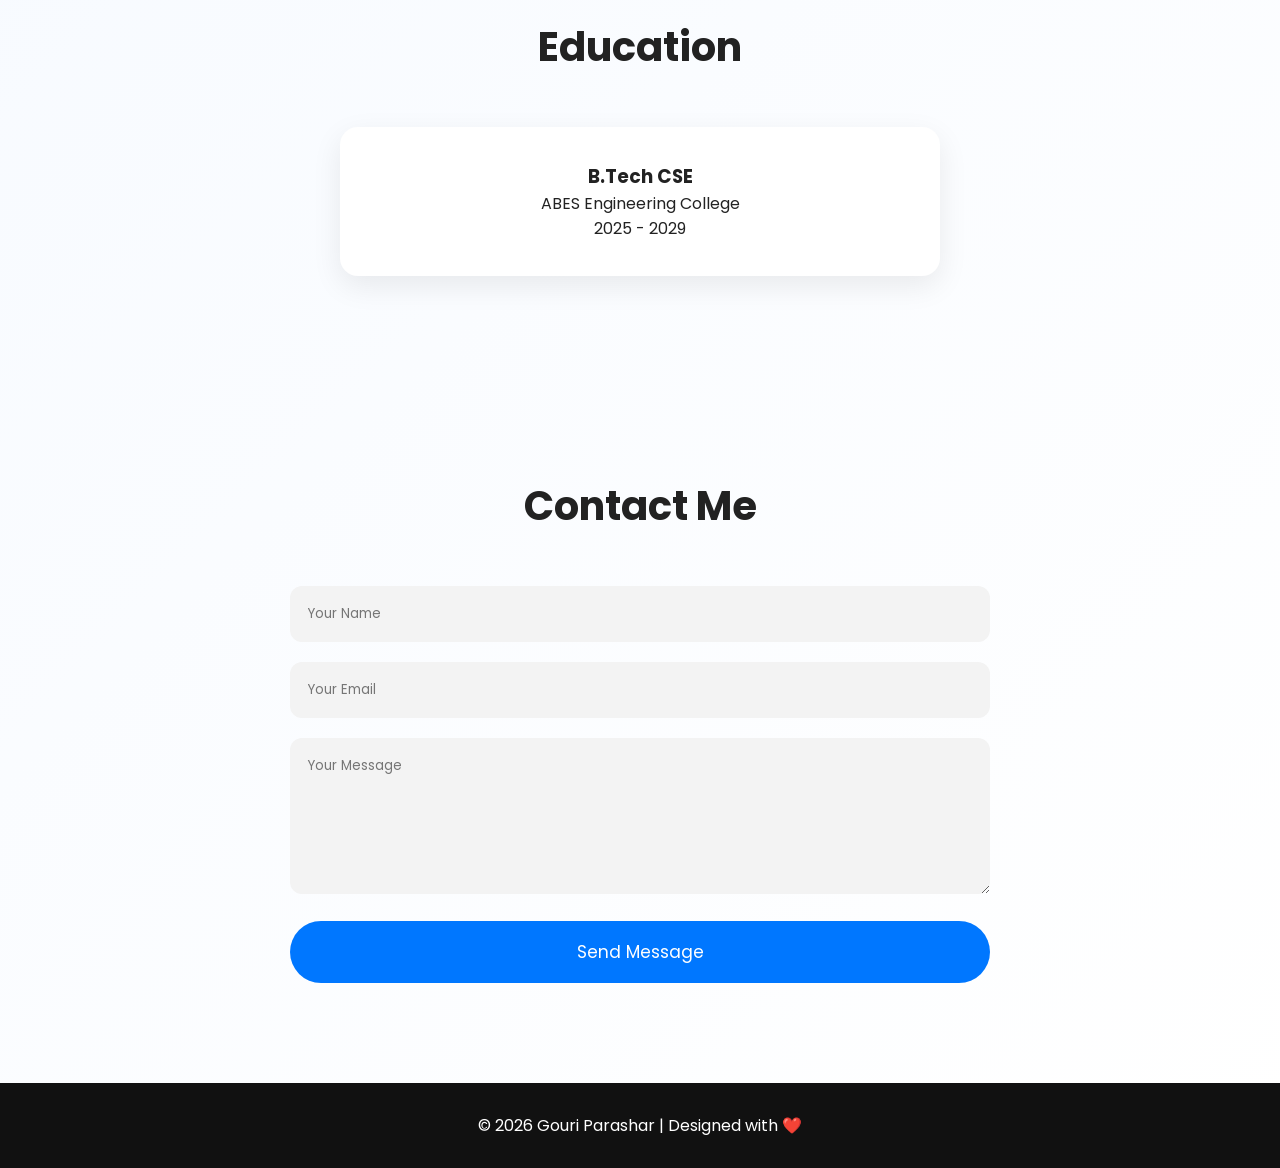
==== commit 1b315391: "Remove 'Java' from personal description" ====
--- a/index.html
+++ b/index.html
@@ -66,7 +66,7 @@
 
 <p>
 
-Passionate Computer Science student interested in Web Development, Java, DSA and UI/UX Design.
+Passionate Computer Science student interested in Web Development,  DSA and UI/UX Design.
 
 </p>
 
--- a/style.css
+++ b/style.css
@@ -1,468 +1,404 @@
-@import url('https://fonts.googleapis.com/css2?family=Poppins:wght@300;400;500;600;700&display=swap');
-
-
+/* Google Font */
 *{
     margin:0;
     padding:0;
     box-sizing:border-box;
+    scroll-behavior:smooth;
     font-family:'Poppins',sans-serif;
 }
 
-
-html{
-    scroll-behavior:smooth;
-}
-
-
 body{
-
-    background:#f8fafc;
-    color:#1e293b;
-    transition:0.4s;
-
-}
-
+    background:linear-gradient(135deg,#eef5ff,#ffffff);
+    color:#222;
+}
+
+/* Scroll Bar */
+
+#progress-bar{
+    position:fixed;
+    top:0;
+    left:0;
+    height:5px;
+    width:0%;
+    background:#0077ff;
+    z-index:10000;
+}
 
 /* Navbar */
 
+header{
+    width:100%;
+    position:fixed;
+    top:0;
+    background:rgba(255,255,255,.8);
+    backdrop-filter:blur(10px);
+    z-index:999;
+    box-shadow:0 2px 15px rgba(0,0,0,.08);
+}
+
 nav{
-
-    position:sticky;
-    top:0;
-
+    max-width:1200px;
+    margin:auto;
+    padding:18px 30px;
     display:flex;
     justify-content:space-between;
     align-items:center;
-
-    padding:18px 8%;
-
+}
+
+.logo{
+    font-size:30px;
+    font-weight:700;
+}
+
+.logo span{
+    color:#0077ff;
+}
+
+nav ul{
+    display:flex;
+    gap:30px;
+    list-style:none;
+}
+
+nav ul a{
+    text-decoration:none;
+    color:#222;
+    font-weight:500;
+    transition:.3s;
+}
+
+nav ul a:hover{
+    color:#0077ff;
+}
+
+.theme{
+    font-size:22px;
+    cursor:pointer;
+}
+
+/* Hero */
+
+.hero{
+    max-width:1200px;
+    margin:auto;
+    min-height:100vh;
+    display:flex;
+    justify-content:space-between;
+    align-items:center;
+    padding:120px 30px;
+    gap:60px;
+}
+
+.hero-text{
+    flex:1;
+}
+
+.hero-text h3{
+    font-size:28px;
+}
+
+.hero-text h1{
+    font-size:58px;
+    margin:15px 0;
+}
+
+.hero-text span{
+    color:#0077ff;
+}
+
+.hero-text h2{
+    color:#666;
+    margin-bottom:20px;
+}
+
+.hero-text p{
+    line-height:1.8;
+    color:#555;
+}
+
+.buttons{
+    margin-top:35px;
+}
+
+.btn,.btn2{
+    display:inline-block;
+    padding:14px 30px;
+    border-radius:40px;
+    text-decoration:none;
+    margin-right:15px;
+    transition:.4s;
+}
+
+.btn{
+    background:#0077ff;
+    color:white;
+}
+
+.btn:hover{
+    transform:translateY(-5px);
+    box-shadow:0 10px 20px rgba(0,119,255,.35);
+}
+
+.btn2{
+    border:2px solid #0077ff;
+    color:#0077ff;
+}
+
+.btn2:hover{
+    background:#0077ff;
+    color:white;
+}
+
+.social{
+    margin-top:40px;
+}
+
+.social a{
+    width:50px;
+    height:50px;
+    display:inline-flex;
+    justify-content:center;
+    align-items:center;
+    border-radius:50%;
     background:white;
-
-    box-shadow:0 5px 20px rgba(0,0,0,0.08);
-
-    z-index:1000;
-
-}
-
-
-nav h2{
-
-    color:#2563eb;
-
-}
-
+    color:#0077ff;
+    margin-right:12px;
+    text-decoration:none;
+    box-shadow:0 5px 15px rgba(0,0,0,.1);
+    transition:.4s;
+}
+
+.social a:hover{
+    transform:translateY(-8px) scale(1.1);
+}
+
+/* Hero Image */
+
+.hero-image img{
+    width:340px;
+    height:340px;
+    border-radius:50%;
+    object-fit:cover;
+    border:8px solid #0077ff;
+    box-shadow:0 0 40px rgba(0,119,255,.3);
+}
+
+/* Sections */
+
+section{
+    padding:100px 8%;
+}
+
+section h2{
+    text-align:center;
+    font-size:40px;
+    margin-bottom:50px;
+}
+
+/* About */
+
+#about p{
+    max-width:850px;
+    margin:auto;
+    text-align:center;
+    line-height:2;
+    color:#555;
+}
+
+/* Statistics */
+
+.stats{
+    display:grid;
+    grid-template-columns:repeat(auto-fit,minmax(220px,1fr));
+    gap:30px;
+}
+
+.card{
+    background:white;
+    padding:40px;
+    border-radius:18px;
+    text-align:center;
+    box-shadow:0 10px 30px rgba(0,0,0,.08);
+    transition:.4s;
+}
+
+.card:hover{
+    transform:translateY(-10px);
+}
+
+.card h2{
+    color:#0077ff;
+    margin-bottom:10px;
+}
+
+/* Skills */
+
+.skill{
+    margin:30px auto;
+    max-width:700px;
+}
+
+.skill p{
+    margin-bottom:10px;
+}
+
+.bar{
+    background:#ddd;
+    height:12px;
+    border-radius:20px;
+    overflow:hidden;
+}
+
+.fill{
+    height:100%;
+    border-radius:20px;
+    background:linear-gradient(to right,#0077ff,#00d4ff);
+}
+
+.html{width:95%;}
+.css{width:90%;}
+.js{width:82%;}
+.java{width:85%;}
+.cpp{width:80%;}
+
+/* Projects */
+
+.project-container{
+    display:grid;
+    grid-template-columns:repeat(auto-fit,minmax(320px,1fr));
+    gap:35px;
+}
+
+.project-card{
+    background:white;
+    border-radius:20px;
+    overflow:hidden;
+    box-shadow:0 10px 30px rgba(0,0,0,.08);
+    transition:.4s;
+}
+
+.project-card:hover{
+    transform:translateY(-12px);
+}
+
+.project-card img{
+    width:100%;
+    height:220px;
+    object-fit:cover;
+}
+
+.project-card h3{
+    margin:20px;
+}
+
+.project-card p{
+    margin:0 20px 20px;
+    color:#666;
+}
+
+.project-btn{
+    padding:20px;
+}
+
+.project-btn a{
+    padding:10px 20px;
+    background:#0077ff;
+    color:white;
+    border-radius:30px;
+    text-decoration:none;
+    margin-right:10px;
+}
+
+/* Education */
+
+.edu-card{
+    max-width:600px;
+    margin:auto;
+    background:white;
+    padding:35px;
+    border-radius:18px;
+    text-align:center;
+    box-shadow:0 10px 30px rgba(0,0,0,.08);
+}
+
+/* Contact */
+
+form{
+    max-width:700px;
+    margin:auto;
+}
+
+input,
+textarea{
+    width:100%;
+    padding:18px;
+    margin-bottom:20px;
+    border:none;
+    border-radius:12px;
+    background:#f3f3f3;
+}
+
+button{
+    width:100%;
+    padding:18px;
+    border:none;
+    border-radius:40px;
+    background:#0077ff;
+    color:white;
+    font-size:17px;
+    cursor:pointer;
+}
+
+button:hover{
+    background:#005fd4;
+}
+
+/* Footer */
+
+footer{
+    background:#111;
+    color:white;
+    text-align:center;
+    padding:30px;
+}
+
+/* Top Button */
+
+#topBtn{
+    position:fixed;
+    right:25px;
+    bottom:25px;
+    width:55px;
+    height:55px;
+    border-radius:50%;
+    border:none;
+    background:#0077ff;
+    color:white;
+    font-size:20px;
+    display:none;
+    cursor:pointer;
+}
+
+/* Responsive */
+
+@media(max-width:900px){
+
+.hero{
+flex-direction:column-reverse;
+text-align:center;
+}
+
+.hero-text h1{
+font-size:42px;
+}
+
+.hero-image img{
+width:260px;
+height:260px;
+}
 
 nav ul{
-
-    display:flex;
-    list-style:none;
-    gap:25px;
-
-}
-
-
-nav ul li a{
-
-    text-decoration:none;
-    color:#334155;
-    font-weight:500;
-
-}
-
-
-nav ul li a:hover{
-
-    color:#2563eb;
-
-}
-
-
-#themeBtn{
-
-    border:none;
-    background:#2563eb;
-    color:white;
-
-    padding:8px 12px;
-
-    border-radius:50%;
-
-    cursor:pointer;
-
-}
-
-
-
-
-/* Hero */
-
-
-.hero{
-
-    min-height:90vh;
-
-    display:flex;
-
-    align-items:center;
-
-    justify-content:center;
-
-    text-align:center;
-
-    padding:40px;
-
-    background:
-
-    linear-gradient(
-        135deg,
-        #dbeafe,
-        #f5f3ff
-    );
-
-}
-
-
-
-.hero h1{
-
-    font-size:3rem;
-
-}
-
-
-.hero span{
-
-    color:#2563eb;
-
-}
-
-
-.hero h3{
-
-    margin:20px 0;
-
-    color:#475569;
-
-}
-
-
-.hero p{
-
-    max-width:600px;
-
-    margin:auto;
-
-    color:#64748b;
-
-}
-
-
-
-.buttons{
-
-    margin-top:30px;
-
-}
-
-
-
-.btn{
-
-    display:inline-block;
-
-    padding:12px 25px;
-
-    margin:10px;
-
-    background:#2563eb;
-
-    color:white;
-
-    text-decoration:none;
-
-    border-radius:30px;
-
-    transition:.3s;
-
-}
-
-
-.btn:hover{
-
-    transform:translateY(-5px);
-
-}
-
-
-
-.outline{
-
-    background:white;
-
-    color:#2563eb;
-
-    border:2px solid #2563eb;
-
-}
-
-
-
-
-/* Sections */
-
-
-section{
-
-    width:85%;
-
-    margin:60px auto;
-
-    padding:40px;
-
-    background:white;
-
-    border-radius:20px;
-
-    box-shadow:
-    0 10px 30px rgba(0,0,0,.08);
-
-}
-
-
-
-section h2{
-
-    color:#2563eb;
-
-    margin-bottom:20px;
-
-}
-
-
-
-section p{
-
-    line-height:1.8;
-
-    color:#475569;
-
-}
-
-
-
-
-
-/* Skills */
-
-
-.skill{
-
-    margin:25px 0;
-
-}
-
-
-.bar{
-
-    height:12px;
-
-    background:#e2e8f0;
-
-    border-radius:20px;
-
-    overflow:hidden;
-
-}
-
-
-
-.bar span{
-
-    display:block;
-
-    height:100%;
-
-    background:#2563eb;
-
-    border-radius:20px;
-
-}
-
-
-
-
-
-/* Projects */
-
-
-.cards{
-
-    display:grid;
-
-    grid-template-columns:
-    repeat(auto-fit,minmax(250px,1fr));
-
-    gap:25px;
-
-}
-
-
-
-.card{
-
-    padding:25px;
-
-    border-radius:15px;
-
-    background:#f8fafc;
-
-    border-left:5px solid #2563eb;
-
-    transition:.3s;
-
-}
-
-
-
-.card:hover{
-
-    transform:translateY(-10px);
-
-    box-shadow:0 10px 25px rgba(0,0,0,.1);
-
-}
-
-
-
-
-
-/* Links */
-
-
-a{
-
-    color:#2563eb;
-
-}
-
-
-
-/* Footer */
-
-
-footer{
-
-    text-align:center;
-
-    padding:30px;
-
-    background:#2563eb;
-
-    color:white;
-
-}
-
-
-
-
-
-/* Top Button */
-
-
-#topBtn{
-
-    position:fixed;
-
-    right:25px;
-
-    bottom:25px;
-
-    display:none;
-
-    background:#2563eb;
-
-    color:white;
-
-    border:none;
-
-    padding:12px 15px;
-
-    border-radius:50%;
-
-    cursor:pointer;
-
-}
-
-
-
-
-
-/* Dark Mode */
-
-
-.dark{
-
-    background:#0f172a;
-
-    color:white;
-
-}
-
-
-
-.dark section,
-.dark nav{
-
-    background:#1e293b;
-
-}
-
-
-
-.dark p,
-.dark nav a{
-
-    color:#cbd5e1;
-
-}
-
-
-
-.dark .card{
-
-    background:#0f172a;
-
-}
-
-
-
-
-
-/* Mobile */
-
-
-@media(max-width:768px){
-
-    nav ul{
-
-        display:none;
-
-    }
-
-
-    .hero h1{
-
-        font-size:2rem;
-
-    }
-
-
-    section{
-
-        width:90%;
-
-        padding:25px;
-
-    }
-
-}
+display:none;
+}
+
+}
